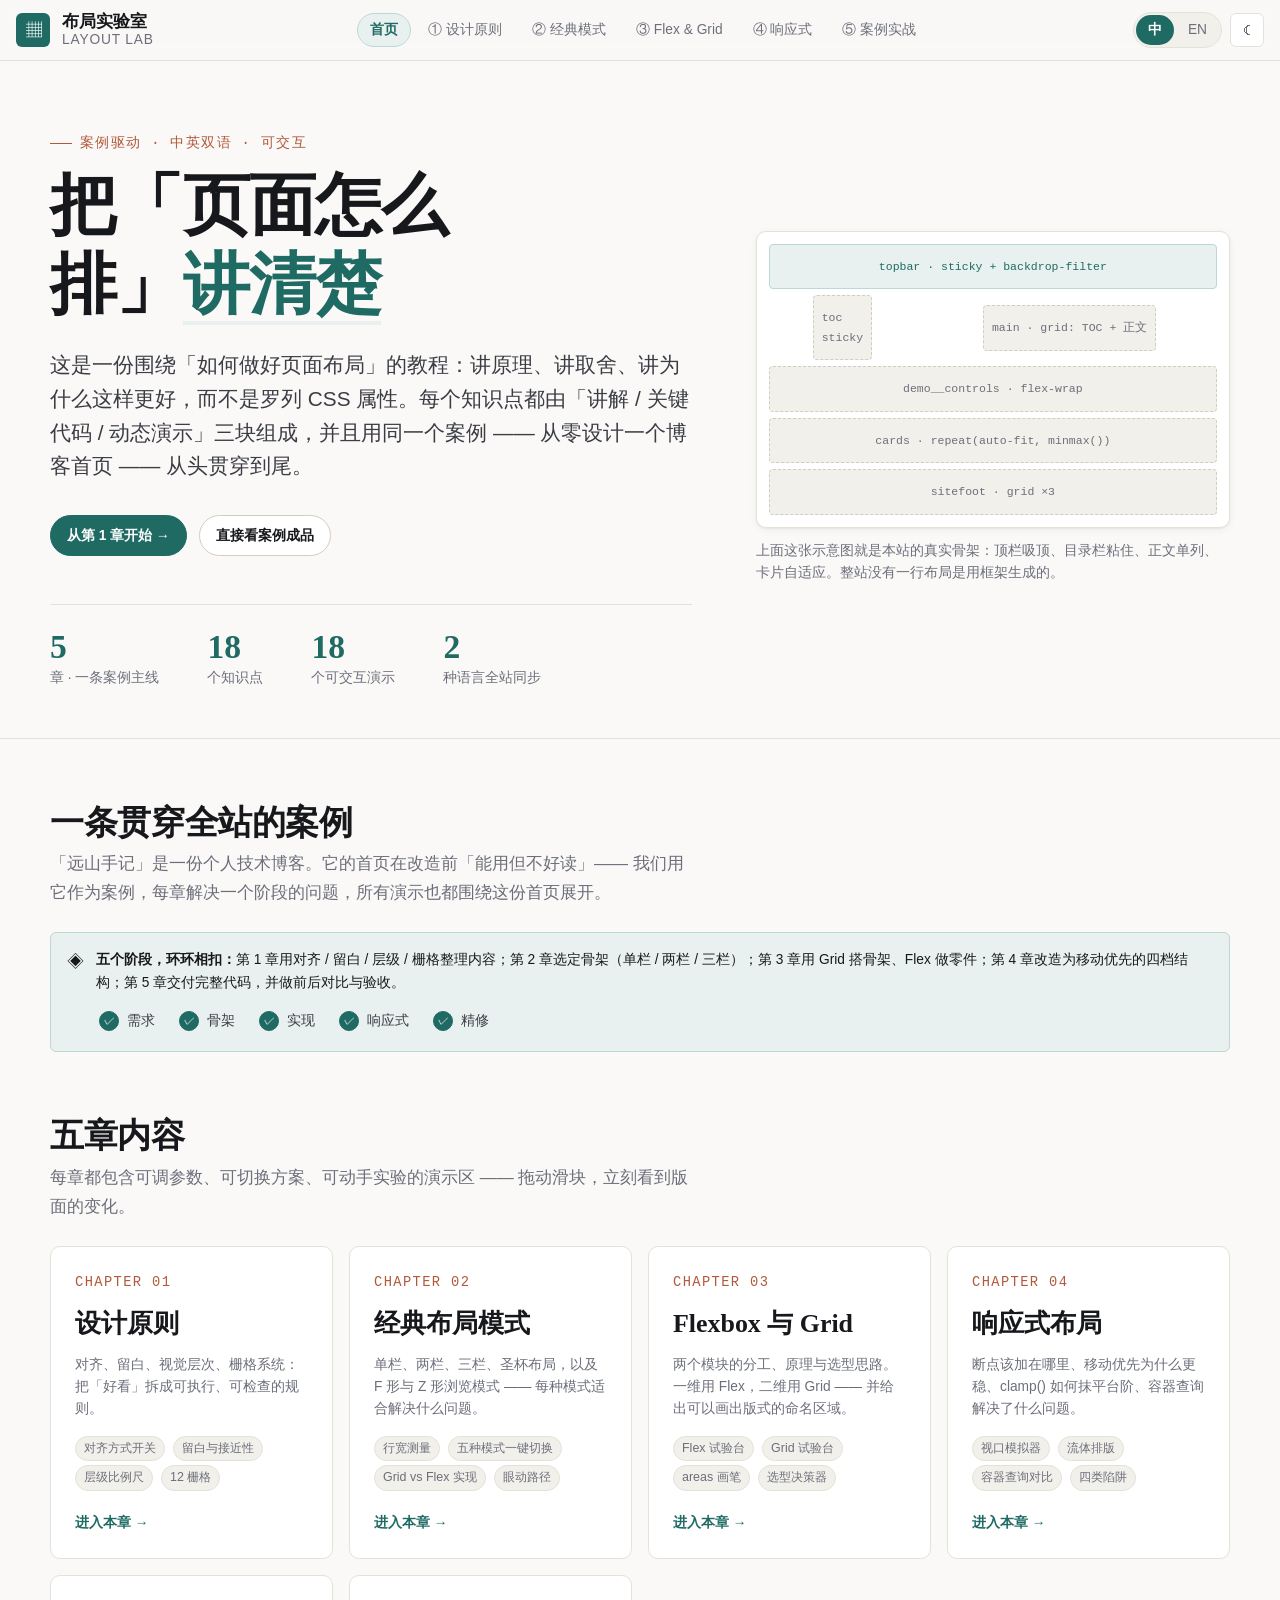
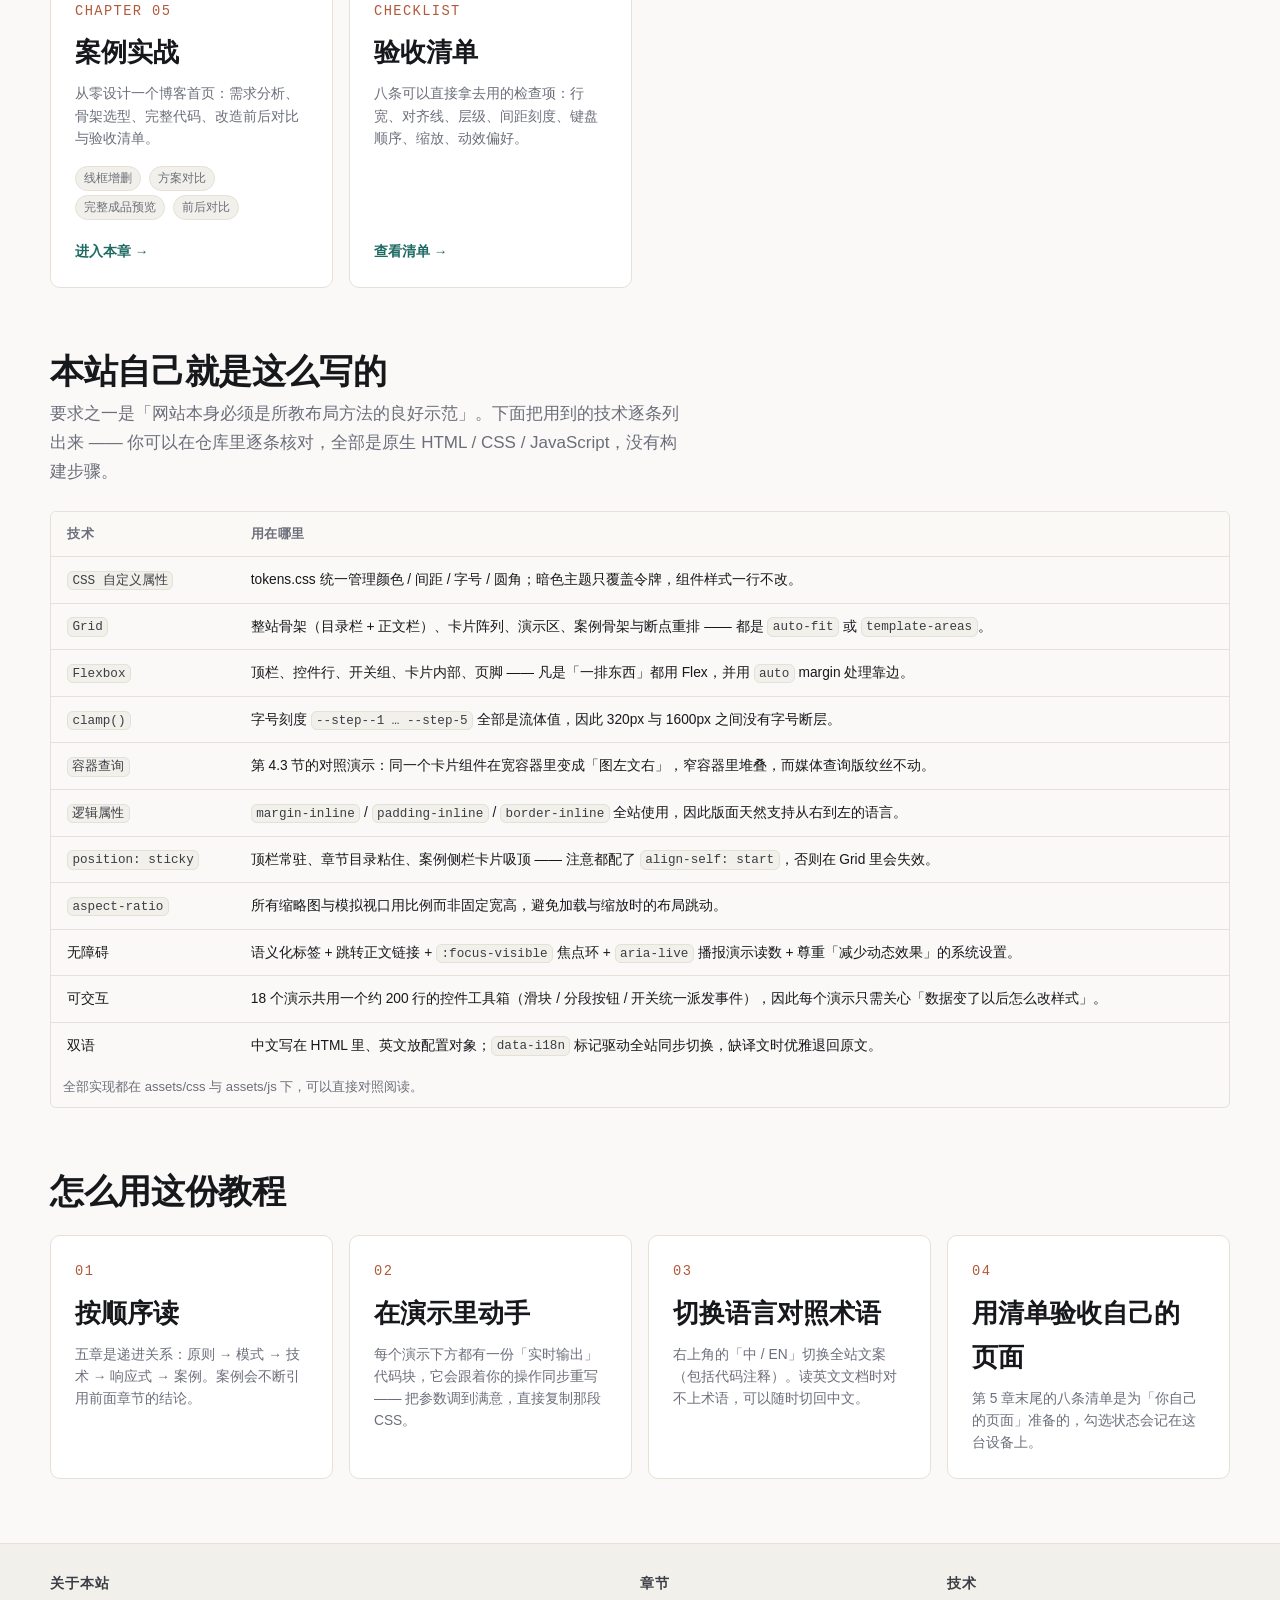
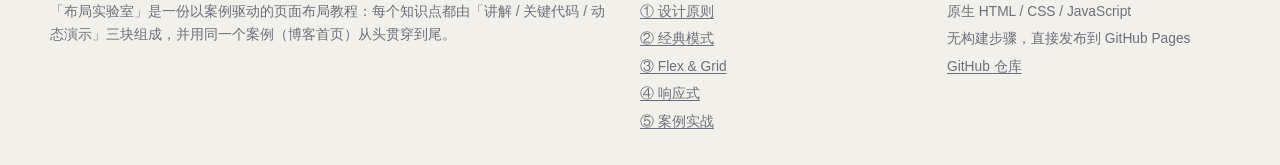
==== index.html @ 3ed10fed "布局实验室：案例驱动的页面布局教学网站（18 知识点 / 18 可交互演示 / 中英双语） - 5 章内容：设计原则、经典布局模式、Flexbox 与 Grid、响应式布局、案例实战 - 每个知识点含" ====
<!DOCTYPE html>
<html lang="zh-CN" data-lang="zh" data-theme="light">
<head>
<meta charset="UTF-8">
<meta name="viewport" content="width=device-width, initial-scale=1">
<title data-i18n="index.title">布局实验室 · 页面布局教学｜Layout Lab</title>
<meta name="description" content="以案例驱动的页面布局教程：对齐、留白、层级、栅格、经典布局模式、Flexbox 与 Grid、响应式。每个知识点都有可交互演示，中英双语。" data-i18n-attr="content:index.desc">
<link rel="stylesheet" href="assets/css/tokens.css">
<link rel="stylesheet" href="assets/css/base.css">
<link rel="stylesheet" href="assets/css/site.css">
<link rel="stylesheet" href="assets/css/demos.css">
</head>
<body>
<a class="skip-link" href="#main" data-i18n="nav.skip">跳到正文</a>

<header class="topbar">
  <div class="topbar__inner wrap">
    <a class="brand" href="index.html">
      <span class="brand__mark" aria-hidden="true">▦</span>
      <span class="brand__text">
        <span class="brand__name" data-i18n="site.brand">布局实验室</span>
        <span class="brand__sub">Layout Lab</span>
      </span>
    </a>
    <nav class="topnav" aria-label="章节导航" data-i18n-attr="aria-label:nav.label">
      <a class="topnav__link" href="index.html" aria-current="page" data-i18n="nav.home">首页</a>
      <a class="topnav__link" href="chapters/principles.html" data-i18n="nav.ch1">① 设计原则</a>
      <a class="topnav__link" href="chapters/patterns.html" data-i18n="nav.ch2">② 经典模式</a>
      <a class="topnav__link" href="chapters/flexgrid.html" data-i18n="nav.ch3">③ Flex &amp; Grid</a>
      <a class="topnav__link" href="chapters/responsive.html" data-i18n="nav.ch4">④ 响应式</a>
      <a class="topnav__link" href="chapters/case.html" data-i18n="nav.ch5">⑤ 案例实战</a>
    </nav>
    <div class="topbar__tools">
      <div class="seg seg--lang" data-lang-switch data-name="lang" role="group" aria-label="Language">
        <button class="seg__btn is-active" type="button" data-value="zh">中</button>
        <button class="seg__btn" type="button" data-value="en">EN</button>
      </div>
      <button class="iconbtn" type="button" data-theme-toggle aria-label="切换主题">☾</button>
    </div>
  </div>
  <div class="progress"><div class="progress__bar"></div></div>
</header>

<main id="main">

  <!-- ================================================================
       Hero
       ================================================================ -->
  <section class="hero">
    <div class="wrap hero__grid">
      <div>
        <p class="eyebrow" data-i18n="index.eyebrow">案例驱动 · 中英双语 · 可交互</p>
        <h1 class="hero__title" data-i18n-html="index.h1">把「页面怎么排」<em>讲清楚</em></h1>
        <p class="hero__lead" data-i18n="index.lead">这是一份围绕「如何做好页面布局」的教程：讲原理、讲取舍、讲为什么这样更好，而不是罗列 CSS 属性。每个知识点都由「讲解 / 关键代码 / 动态演示」三块组成，并且用同一个案例 —— 从零设计一个博客首页 —— 从头贯穿到尾。</p>
        <div class="hero__cta">
          <a class="btn btn--primary" href="chapters/principles.html" data-i18n="index.cta1">从第 1 章开始 →</a>
          <a class="btn" href="chapters/case.html" data-i18n="index.cta2">直接看案例成品</a>
        </div>
        <div class="hero__stats">
          <div>
            <p class="stat__num">5</p>
            <p class="stat__label" data-i18n="index.s1">章 · 一条案例主线</p>
          </div>
          <div>
            <p class="stat__num">18</p>
            <p class="stat__label" data-i18n="index.s2">个知识点</p>
          </div>
          <div>
            <p class="stat__num">18</p>
            <p class="stat__label" data-i18n="index.s3">个可交互演示</p>
          </div>
          <div>
            <p class="stat__num">2</p>
            <p class="stat__label" data-i18n="index.s4">种语言全站同步</p>
          </div>
        </div>
      </div>

      <div>
        <div class="blueprint" aria-hidden="true">
          <div class="bp-accent">topbar · sticky + backdrop-filter</div>
          <div class="bp-row">
            <div>toc<br>sticky</div>
            <div>main · grid: TOC + 正文</div>
          </div>
          <div>demo__controls · flex-wrap</div>
          <div>cards · repeat(auto-fit, minmax())</div>
          <div>sitefoot · grid ×3</div>
        </div>
        <p class="demo__note" style="margin-top:.75rem" data-i18n="index.blueprintNote">上面这张示意图就是本站的真实骨架：顶栏吸顶、目录栏粘住、正文单列、卡片自适应。整站没有一行布局是用框架生成的。</p>
      </div>
    </div>
  </section>

  <div class="wrap">

    <!-- ================================================================
         案例主线
         ================================================================ -->
    <section class="section" id="case">
      <div class="section__head">
        <h2 class="section__title" data-i18n="index.caseTitle">一条贯穿全站的案例</h2>
        <p class="section__desc" data-i18n="index.caseDesc">「远山手记」是一份个人技术博客。它的首页在改造前「能用但不好读」—— 我们用它作为案例，每章解决一个阶段的问题，所有演示也都围绕这份首页展开。</p>
      </div>

      <div class="callout callout--case">
        <span class="callout__icon" aria-hidden="true">◈</span>
        <div>
          <p data-i18n-html="index.caseBody"><strong>五个阶段，环环相扣：</strong>第 1 章用对齐 / 留白 / 层级 / 栅格整理内容；第 2 章选定骨架（单栏 / 两栏 / 三栏）；第 3 章用 Grid 搭骨架、Flex 做零件；第 4 章改造为移动优先的四档结构；第 5 章交付完整代码，并做前后对比与验收。</p>
          <ol class="stepper">
            <li class="is-done" data-i18n="case.step1">需求</li>
            <li class="is-done" data-i18n="case.step2">骨架</li>
            <li class="is-done" data-i18n="case.step3">实现</li>
            <li class="is-done" data-i18n="case.step4">响应式</li>
            <li class="is-done" data-i18n="case.step5">精修</li>
          </ol>
        </div>
      </div>
    </section>

    <!-- ================================================================
         章节
         ================================================================ -->
    <section class="section" id="chapters">
      <div class="section__head">
        <h2 class="section__title" data-i18n="index.chapters">五章内容</h2>
        <p class="section__desc" data-i18n="index.chaptersDesc">每章都包含可调参数、可切换方案、可动手实验的演示区 —— 拖动滑块，立刻看到版面的变化。</p>
      </div>

      <div class="cards">
        <a class="card" href="chapters/principles.html">
          <span class="card__num">CHAPTER 01</span>
          <span class="card__title" data-i18n="index.c1t">设计原则</span>
          <span class="card__desc" data-i18n="index.c1d">对齐、留白、视觉层次、栅格系统：把「好看」拆成可执行、可检查的规则。</span>
          <span class="card__list">
            <span class="pill" data-i18n="index.t1">对齐方式开关</span>
            <span class="pill" data-i18n="index.t2">留白与接近性</span>
            <span class="pill" data-i18n="index.t3">层级比例尺</span>
            <span class="pill" data-i18n="index.t4">12 栅格</span>
          </span>
          <span class="card__more" data-i18n="index.enter">进入本章 →</span>
        </a>

        <a class="card" href="chapters/patterns.html">
          <span class="card__num">CHAPTER 02</span>
          <span class="card__title" data-i18n="index.c2t">经典布局模式</span>
          <span class="card__desc" data-i18n="index.c2d">单栏、两栏、三栏、圣杯布局，以及 F 形与 Z 形浏览模式 —— 每种模式适合解决什么问题。</span>
          <span class="card__list">
            <span class="pill" data-i18n="index.t5">行宽测量</span>
            <span class="pill" data-i18n="index.t6">五种模式一键切换</span>
            <span class="pill" data-i18n="index.t7">Grid vs Flex 实现</span>
            <span class="pill" data-i18n="index.t8">眼动路径</span>
          </span>
          <span class="card__more" data-i18n="index.enter">进入本章 →</span>
        </a>

        <a class="card" href="chapters/flexgrid.html">
          <span class="card__num">CHAPTER 03</span>
          <span class="card__title" data-i18n="index.c3t">Flexbox 与 Grid</span>
          <span class="card__desc" data-i18n="index.c3d">两个模块的分工、原理与选型思路。一维用 Flex，二维用 Grid —— 并给出可以画出版式的命名区域。</span>
          <span class="card__list">
            <span class="pill" data-i18n="index.t9">Flex 试验台</span>
            <span class="pill" data-i18n="index.t10">Grid 试验台</span>
            <span class="pill" data-i18n="index.t11">areas 画笔</span>
            <span class="pill" data-i18n="index.t12">选型决策器</span>
          </span>
          <span class="card__more" data-i18n="index.enter">进入本章 →</span>
        </a>

        <a class="card" href="chapters/responsive.html">
          <span class="card__num">CHAPTER 04</span>
          <span class="card__title" data-i18n="index.c4t">响应式布局</span>
          <span class="card__desc" data-i18n="index.c4d">断点该加在哪里、移动优先为什么更稳、clamp() 如何抹平台阶、容器查询解决了什么问题。</span>
          <span class="card__list">
            <span class="pill" data-i18n="index.t13">视口模拟器</span>
            <span class="pill" data-i18n="index.t14">流体排版</span>
            <span class="pill" data-i18n="index.t15">容器查询对比</span>
            <span class="pill" data-i18n="index.t16">四类陷阱</span>
          </span>
          <span class="card__more" data-i18n="index.enter">进入本章 →</span>
        </a>

        <a class="card" href="chapters/case.html">
          <span class="card__num">CHAPTER 05</span>
          <span class="card__title" data-i18n="index.c5t">案例实战</span>
          <span class="card__desc" data-i18n="index.c5d">从零设计一个博客首页：需求分析、骨架选型、完整代码、改造前后对比与验收清单。</span>
          <span class="card__list">
            <span class="pill" data-i18n="index.t17">线框增删</span>
            <span class="pill" data-i18n="index.t18">方案对比</span>
            <span class="pill" data-i18n="index.t19">完整成品预览</span>
            <span class="pill" data-i18n="index.t20">前后对比</span>
          </span>
          <span class="card__more" data-i18n="index.enter">进入本章 →</span>
        </a>

        <a class="card" href="chapters/case.html#p-refine">
          <span class="card__num">CHECKLIST</span>
          <span class="card__title" data-i18n="index.check">验收清单</span>
          <span class="card__desc" data-i18n="index.checkD">八条可以直接拿去用的检查项：行宽、对齐线、层级、间距刻度、键盘顺序、缩放、动效偏好。</span>
          <span class="card__more" data-i18n="index.enter">查看清单 →</span>
        </a>
      </div>
    </section>

    <!-- ================================================================
         本站如何示范
         ================================================================ -->
    <section class="section" id="how">
      <div class="section__head">
        <h2 class="section__title" data-i18n="index.howTitle">本站自己就是这么写的</h2>
        <p class="section__desc" data-i18n="index.howDesc">要求之一是「网站本身必须是所教布局方法的良好示范」。下面把用到的技术逐条列出来 —— 你可以在仓库里逐条核对，全部是原生 HTML / CSS / JavaScript，没有构建步骤。</p>
      </div>

      <div class="tablewrap">
        <table class="data">
          <caption data-i18n="index.howCaption">全部实现都在 assets/css 与 assets/js 下，可以直接对照阅读。</caption>
          <thead>
            <tr>
              <th data-i18n="index.howTh1">技术</th>
              <th data-i18n="index.howTh2">用在哪里</th>
            </tr>
          </thead>
          <tbody>
            <tr>
              <td><code>CSS 自定义属性</code></td>
              <td data-i18n="index.how1">tokens.css 统一管理颜色 / 间距 / 字号 / 圆角；暗色主题只覆盖令牌，组件样式一行不改。</td>
            </tr>
            <tr>
              <td><code>Grid</code></td>
              <td data-i18n="index.how2">整站骨架（目录栏 + 正文栏）、卡片阵列、演示区、案例骨架与断点重排 —— 都是 <code>auto-fit</code> 或 <code>template-areas</code>。</td>
            </tr>
            <tr>
              <td><code>Flexbox</code></td>
              <td data-i18n="index.how3">顶栏、控件行、开关组、卡片内部、页脚 —— 凡是「一排东西」都用 Flex，并用 <code>auto</code> margin 处理靠边。</td>
            </tr>
            <tr>
              <td><code>clamp()</code></td>
              <td data-i18n="index.how4">字号刻度 <code>--step--1 … --step-5</code> 全部是流体值，因此 320px 与 1600px 之间没有字号断层。</td>
            </tr>
            <tr>
              <td><code>容器查询</code></td>
              <td data-i18n="index.how5">第 4.3 节的对照演示：同一个卡片组件在宽容器里变成「图左文右」，窄容器里堆叠，而媒体查询版纹丝不动。</td>
            </tr>
            <tr>
              <td><code>逻辑属性</code></td>
              <td data-i18n="index.how6"><code>margin-inline</code> / <code>padding-inline</code> / <code>border-inline</code> 全站使用，因此版面天然支持从右到左的语言。</td>
            </tr>
            <tr>
              <td><code>position: sticky</code></td>
              <td data-i18n="index.how7">顶栏常驻、章节目录粘住、案例侧栏卡片吸顶 —— 注意都配了 <code>align-self: start</code>，否则在 Grid 里会失效。</td>
            </tr>
            <tr>
              <td><code>aspect-ratio</code></td>
              <td data-i18n="index.how8">所有缩略图与模拟视口用比例而非固定宽高，避免加载与缩放时的布局跳动。</td>
            </tr>
            <tr>
              <td data-i18n="index.how9k">无障碍</td>
              <td data-i18n="index.how9">语义化标签 + 跳转正文链接 + <code>:focus-visible</code> 焦点环 + <code>aria-live</code> 播报演示读数 + 尊重「减少动态效果」的系统设置。</td>
            </tr>
            <tr>
              <td data-i18n="index.how10k">可交互</td>
              <td data-i18n="index.how10">18 个演示共用一个约 200 行的控件工具箱（滑块 / 分段按钮 / 开关统一派发事件），因此每个演示只需关心「数据变了以后怎么改样式」。</td>
            </tr>
            <tr>
              <td data-i18n="index.how11k">双语</td>
              <td data-i18n="index.how11">中文写在 HTML 里、英文放配置对象；<code>data-i18n</code> 标记驱动全站同步切换，缺译文时优雅退回原文。</td>
            </tr>
          </tbody>
        </table>
      </div>
    </section>

    <!-- ================================================================
         如何使用
         ================================================================ -->
    <section class="section" id="use">
      <div class="section__head">
        <h2 class="section__title" data-i18n="index.useTitle">怎么用这份教程</h2>
      </div>
      <div class="cards">
        <div class="card">
          <span class="card__num">01</span>
          <span class="card__title" data-i18n="index.use1t">按顺序读</span>
          <span class="card__desc" data-i18n="index.use1d">五章是递进关系：原则 → 模式 → 技术 → 响应式 → 案例。案例会不断引用前面章节的结论。</span>
        </div>
        <div class="card">
          <span class="card__num">02</span>
          <span class="card__title" data-i18n="index.use2t">在演示里动手</span>
          <span class="card__desc" data-i18n="index.use2d">每个演示下方都有一份「实时输出」代码块，它会跟着你的操作同步重写 —— 把参数调到满意，直接复制那段 CSS。</span>
        </div>
        <div class="card">
          <span class="card__num">03</span>
          <span class="card__title" data-i18n="index.use3t">切换语言对照术语</span>
          <span class="card__desc" data-i18n="index.use3d">右上角的「中 / EN」切换全站文案（包括代码注释）。读英文文档时对不上术语，可以随时切回中文。</span>
        </div>
        <div class="card">
          <span class="card__num">04</span>
          <span class="card__title" data-i18n="index.use4t">用清单验收自己的页面</span>
          <span class="card__desc" data-i18n="index.use4d">第 5 章末尾的八条清单是为「你自己的页面」准备的，勾选状态会记在这台设备上。</span>
        </div>
      </div>
    </section>

  </div>
</main>

<footer class="sitefoot">
  <div class="wrap sitefoot__grid">
    <div>
      <h4 data-i18n="foot.aboutTitle">关于本站</h4>
      <p data-i18n="foot.about">「布局实验室」是一份以案例驱动的页面布局教程：每个知识点都由「讲解 / 关键代码 / 动态演示」三块组成，并用同一个案例（博客首页）从头贯穿到尾。</p>
    </div>
    <div>
      <h4 data-i18n="foot.chapters">章节</h4>
      <ul>
        <li><a href="chapters/principles.html" data-i18n="nav.ch1">① 设计原则</a></li>
        <li><a href="chapters/patterns.html" data-i18n="nav.ch2">② 经典模式</a></li>
        <li><a href="chapters/flexgrid.html" data-i18n="nav.ch3">③ Flex &amp; Grid</a></li>
        <li><a href="chapters/responsive.html" data-i18n="nav.ch4">④ 响应式</a></li>
        <li><a href="chapters/case.html" data-i18n="nav.ch5">⑤ 案例实战</a></li>
      </ul>
    </div>
    <div>
      <h4 data-i18n="foot.metaTitle">技术</h4>
      <ul>
        <li data-i18n="foot.meta1">原生 HTML / CSS / JavaScript</li>
        <li data-i18n="foot.meta2">无构建步骤，直接发布到 GitHub Pages</li>
        <!-- 发布前请把下面这一行的地址换成你的仓库地址 -->
        <li><a href="https://github.com/" target="_blank" rel="noopener" data-i18n="foot.repo">GitHub 仓库</a></li>
      </ul>
    </div>
  </div>
</footer>

<button class="totop iconbtn" type="button" data-i18n-attr="aria-label:nav.top" aria-label="回到顶部">↑</button>

<script src="assets/js/ui.js"></script>
<script src="assets/js/i18n.js"></script>
<script src="assets/js/site.js"></script>
</body>
</html>
---- assets/css/tokens.css ----
/* ==========================================================================
   tokens.css — 设计令牌 / Design tokens
   --------------------------------------------------------------------------
   教学意图：整站的颜色、间距、字号、圆角、阴影都只在这里定义一次，
   其余样式文件一律通过 var(--token) 引用。
   这正是第 1 章讲的「用系统代替随手取值」——改一个变量，全站同步变化。
   ========================================================================== */

:root {
  color-scheme: light;

  /* ---------- 字体族 / Font stacks ---------- */
  --font-sans: -apple-system, BlinkMacSystemFont, "Segoe UI", "PingFang SC",
    "Hiragino Sans GB", "Microsoft YaHei", "Noto Sans SC", sans-serif;
  --font-serif: "Iowan Old Style", "Palatino Linotype", Palatino, Georgia,
    "Songti SC", "Noto Serif SC", "SimSun", serif;
  --font-mono: ui-monospace, SFMono-Regular, "SF Mono", Menlo, Consolas,
    "Liberation Mono", "Courier New", monospace;

  /* ---------- 颜色 / Colors ---------- */
  --bg: #faf9f7;
  --bg-soft: #f2f0ea;
  --surface: #ffffff;
  --surface-2: #fbf9f6;
  --ink: #17181c;
  --ink-2: #3b3d45;
  --muted: #6c6f7b;
  --line: #e5e1d9;
  --line-2: #d2cdc2;
  --accent: #1f6b64;
  --accent-2: #b1593a;
  --accent-soft: #e8f1ef;
  --accent-line: #bcd8d4;
  --mark: #f8ecc9;
  --ok: #2f7a4f;
  --warn: #9a5f1c;
  --grid-guide: rgba(31, 107, 100, 0.10);
  --grid-guide-strong: rgba(177, 89, 58, 0.55);

  /* ---------- 间距刻度 / Spacing scale ---------- */
  /* 以 4px 为最小步长，逐级放大。单调、成比例，才能产生「节奏」。 */
  --s-1: 0.25rem;
  --s-2: 0.5rem;
  --s-3: 0.75rem;
  --s-4: 1rem;
  --s-5: 1.5rem;
  --s-6: 2rem;
  --s-7: 3rem;
  --s-8: 4rem;
  --s-9: 6rem;

  /* ---------- 流体字号刻度 / Fluid type scale ---------- */
  /* clamp(最小, 首选, 最大)：字号随视口平滑变化，减少断点跳跃。 */
  --step--1: clamp(0.80rem, 0.78rem + 0.10vw, 0.875rem);
  --step-0: clamp(0.98rem, 0.95rem + 0.15vw, 1.0625rem);
  --step-1: clamp(1.12rem, 1.06rem + 0.30vw, 1.30rem);
  --step-2: clamp(1.30rem, 1.18rem + 0.55vw, 1.65rem);
  --step-3: clamp(1.55rem, 1.34rem + 0.95vw, 2.15rem);
  --step-4: clamp(1.90rem, 1.50rem + 1.80vw, 3.00rem);
  --step-5: clamp(2.30rem, 1.60rem + 3.20vw, 4.20rem);

  --leading-tight: 1.18;
  --leading-snug: 1.4;
  --leading-normal: 1.7;

  /* ---------- 形状 / Shape ---------- */
  --radius-sm: 6px;
  --radius: 10px;
  --radius-lg: 18px;
  --radius-pill: 999px;

  --shadow-1: 0 1px 2px rgba(20, 20, 30, 0.05), 0 2px 8px rgba(20, 20, 30, 0.05);
  --shadow-2: 0 10px 30px rgba(20, 20, 30, 0.10);
  --shadow-inset: inset 0 1px 0 rgba(255, 255, 255, 0.6);

  /* ---------- 版式度量 / Layout metrics ---------- */
  --header-h: 60px;          /* 顶栏高度，供 sticky 定位计算 */
  --content: 1180px;         /* 站点内容区最大宽度 */
  --measure: 68ch;           /* 正文行宽上限：约 68 个字符，落在 45–75 的可读区间 */
  --toc-w: 232px;            /* 章节目录栏宽度 */

  /* ---------- 动效 / Motion ---------- */
  --t-fast: 140ms;
  --t-base: 240ms;
  --ease: cubic-bezier(0.2, 0.7, 0.3, 1);
}

/* ==========================================================================
   暗色主题 / Dark theme
   只覆盖语义变量，不改任何一条组件样式 —— 换肤的成本因此接近为零。
   ========================================================================== */
[data-theme="dark"] {
  color-scheme: dark;

  --bg: #14151a;
  --bg-soft: #1b1d23;
  --surface: #1c1e25;
  --surface-2: #22242c;
  --ink: #eceef2;
  --ink-2: #c7cad3;
  --muted: #969aa6;
  --line: #2c2f38;
  --line-2: #3a3e49;
  --accent: #6cc6bb;
  --accent-2: #e08a63;
  --accent-soft: #1d2c2b;
  --accent-line: #2f4a48;
  --mark: #4a3f1c;
  --ok: #6cc48f;
  --warn: #d9a45f;
  --grid-guide: rgba(108, 198, 187, 0.14);
  --grid-guide-strong: rgba(224, 138, 99, 0.6);

  --shadow-1: 0 1px 2px rgba(0, 0, 0, 0.4), 0 2px 8px rgba(0, 0, 0, 0.35);
  --shadow-2: 0 10px 30px rgba(0, 0, 0, 0.5);
  --shadow-inset: inset 0 1px 0 rgba(255, 255, 255, 0.04);
}
---- assets/css/base.css ----
/* ==========================================================================
   base.css — 基础重置与排版基线 / Reset + typographic baseline
   ========================================================================== */

*,
*::before,
*::after {
  box-sizing: border-box; /* 让 padding/border 不撑破宽度，是所有布局计算的前提 */
}

* {
  margin: 0;
}

html {
  -webkit-text-size-adjust: 100%;
  scroll-behavior: smooth;
  /* 锚点跳转时给 sticky 顶栏留出空间，避免标题被顶栏盖住 */
  scroll-padding-top: calc(var(--header-h) + var(--s-5));
}

body {
  min-height: 100vh;
  background: var(--bg);
  color: var(--ink);
  font-family: var(--font-sans);
  font-size: var(--step-0);
  line-height: var(--leading-normal);
  -webkit-font-smoothing: antialiased;
  text-rendering: optimizeLegibility;
  /* 防止演示区里超宽的内容把整页顶出横向滚动条 */
  overflow-x: hidden;
}

img,
svg,
video,
iframe {
  display: block;
  max-width: 100%;
}

button,
input,
select,
textarea {
  font: inherit;
  color: inherit;
}

button {
  cursor: pointer;
  background: none;
  border: none;
}

a {
  color: var(--accent);
  text-decoration-thickness: 1px;
  text-underline-offset: 0.18em;
}

a:hover {
  text-decoration-thickness: 2px;
}

code,
kbd,
pre,
samp {
  font-family: var(--font-mono);
  font-size: 0.92em;
}

/* 键盘可达性：只在键盘聚焦时显示焦点环，鼠标点击不显示 */
:focus-visible {
  outline: 2px solid var(--accent);
  outline-offset: 2px;
  border-radius: 3px;
}

::selection {
  background: var(--mark);
  color: var(--ink);
}

/* ---------- 标题层级 / Headings ---------- */
h1,
h2,
h3,
h4,
h5 {
  font-weight: 650;
  line-height: var(--leading-tight);
  text-wrap: balance; /* 标题自动均衡断行，避免末行孤字 */
  letter-spacing: -0.011em;
}

h1 { font-size: var(--step-5); }
h2 { font-size: var(--step-3); }
h3 { font-size: var(--step-2); }
h4 { font-size: var(--step-1); }

p,
li {
  text-wrap: pretty; /* 正文避免孤字与难看的断行 */
}

/* ==========================================================================
   行内元素 / Inline elements
   ========================================================================== */
mark {
  background: var(--mark);
  color: inherit;
  padding: 0.05em 0.25em;
  border-radius: 3px;
}

/* 术语首次出现：加下划线点标记 */
.term {
  font-weight: 600;
  border-bottom: 1px dashed var(--line-2);
}

/* 行内代码：与周围文字形成温和对比，但不过度抢眼 */
:not(pre) > code {
  background: var(--bg-soft);
  border: 1px solid var(--line);
  border-radius: var(--radius-sm);
  padding: 0.1em 0.35em;
  color: var(--ink-2);
  white-space: nowrap;
}

kbd {
  background: var(--surface);
  border: 1px solid var(--line-2);
  border-bottom-width: 2px;
  border-radius: var(--radius-sm);
  padding: 0.1em 0.4em;
}

/* ==========================================================================
   通用工具类 / Utilities
   ========================================================================== */
.wrap {
  /* 左右至少 1rem 内边距，同时不超过内容最大宽度 —— 一行代码搞定容器 */
  width: min(100% - 2 * var(--s-4), var(--content));
  margin-inline: auto;
}

.wrap--narrow {
  width: min(100% - 2 * var(--s-4), 900px);
}

.visually-hidden {
  position: absolute;
  width: 1px;
  height: 1px;
  padding: 0;
  overflow: hidden;
  clip-path: inset(50%);
  white-space: nowrap;
}

.skip-link {
  position: absolute;
  top: var(--s-2);
  left: var(--s-2);
  z-index: 100;
  padding: var(--s-2) var(--s-4);
  background: var(--surface);
  border: 1px solid var(--line-2);
  border-radius: var(--radius-sm);
  transform: translateY(-200%);
  transition: transform var(--t-fast) var(--ease);
}

.skip-link:focus {
  transform: translateY(0);
}

/* 尊重系统的「减少动态效果」设置 —— 无障碍是布局质量的一部分 */
@media (prefers-reduced-motion: reduce) {
  html {
    scroll-behavior: auto;
  }
  *,
  *::before,
  *::after {
    animation-duration: 0.001ms !important;
    animation-iteration-count: 1 !important;
    transition-duration: 0.001ms !important;
  }
}
---- assets/css/site.css ----
/* ==========================================================================
   site.css — 站点骨架与组件 / Site shell & components
   --------------------------------------------------------------------------
   本文件演示三种布局技术各自的主场：
   · Grid  → 整站骨架（顶栏 / 目录栏 / 正文栏）、卡片阵列
   · Flex  → 组件内部的一维排布（顶栏、按钮组、控件行）
   · 流式与容器查询 → 不同宽度下的自适应
   ========================================================================== */

/* ==========================================================================
   1. 顶栏 / Top bar
   —— 用 Flex 做主次分组，用 Grid 让中间导航真正居中
   ========================================================================== */
.topbar {
  position: sticky; /* 关键：滚动时始终可用 */
  top: 0;
  z-index: 40;
  background: color-mix(in srgb, var(--bg) 86%, transparent);
  backdrop-filter: blur(10px) saturate(1.4);
  border-bottom: 1px solid var(--line);
}

.topbar__inner {
  display: flex;
  align-items: center;
  gap: var(--s-4);
  min-height: var(--header-h);
  /* 顶栏内容比正文略宽，避免宽屏下导航被挤成两行 */
  width: min(100% - 2 * var(--s-4), 1400px);
}

.brand {
  display: flex;
  align-items: center;
  gap: var(--s-3);
  color: var(--ink);
  text-decoration: none;
  flex: 0 0 auto;
}

.brand__mark {
  display: grid;
  place-items: center;
  width: 34px;
  height: 34px;
  border-radius: var(--radius-sm);
  background: var(--accent);
  color: #fff;
  font-size: 1rem;
  letter-spacing: -1px;
}

.brand__text {
  display: flex;
  flex-direction: column;
  line-height: 1.15;
}

.brand__name {
  font-weight: 650;
  font-size: var(--step-0);
  white-space: nowrap;
}

.brand__sub {
  font-size: var(--step--1);
  color: var(--muted);
  letter-spacing: 0.06em;
  text-transform: uppercase;
}

.topnav {
  display: flex;
  align-items: center;
  gap: var(--s-1);
  margin-inline: auto; /* Flex 里让导航块吸收剩余空间 → 视觉居中 */
  overflow-x: auto;
  scrollbar-width: none;
  padding-block: var(--s-2);
}

.topnav::-webkit-scrollbar {
  display: none;
}

.topnav__link {
  flex: 0 0 auto;
  padding: var(--s-1) var(--s-3);
  border-radius: var(--radius-pill);
  color: var(--muted);
  font-size: var(--step--1);
  white-space: nowrap;
  text-decoration: none;
  border: 1px solid transparent;
  transition: color var(--t-fast) var(--ease), background var(--t-fast) var(--ease);
}

.topnav__link:hover {
  color: var(--ink);
  background: var(--bg-soft);
}

.topnav__link[aria-current="page"] {
  color: var(--accent);
  background: var(--accent-soft);
  border-color: var(--accent-line);
  font-weight: 600;
}

.topbar__tools {
  display: flex;
  align-items: center;
  gap: var(--s-2);
  flex: 0 0 auto;
}

/* 阅读进度条：纯装饰，但让「读到哪儿了」一目了然 */
.progress {
  position: absolute;
  inset-inline: 0;
  bottom: -1px;
  height: 2px;
  background: transparent;
}

.progress__bar {
  height: 100%;
  width: 0;
  background: linear-gradient(90deg, var(--accent), var(--accent-2));
  transition: width 80ms linear;
}

/* ==========================================================================
   2. 页面骨架 / Page shell
   —— 桌面：目录 + 正文双栏（Grid）；窄屏：单栏堆叠
   ========================================================================== */
.shell {
  display: grid;
  grid-template-columns: minmax(0, 1fr);
  gap: var(--s-6);
  padding-block: var(--s-6) var(--s-8);
}

@media (min-width: 1040px) {
  .shell {
    grid-template-columns: var(--toc-w) minmax(0, 1fr);
    gap: var(--s-8);
  }

  .toc {
    position: sticky;   /* 目录常驻 */
    top: calc(var(--header-h) + var(--s-5));
    align-self: start;  /* 关键：Grid 项目默认 stretch 会撑满整列，sticky 将失效 */
    max-height: calc(100dvh - var(--header-h) - var(--s-7));
    overflow-y: auto;
  }
}

.toc__title {
  font-size: var(--step--1);
  text-transform: uppercase;
  letter-spacing: 0.1em;
  color: var(--muted);
  margin-bottom: var(--s-3);
}

.toc__list {
  list-style: none;
  padding: 0;
  display: flex;
  flex-direction: column;
  gap: 2px;
  border-left: 2px solid var(--line);
}

.toc__link {
  display: flex;
  gap: var(--s-2);
  padding: var(--s-1) var(--s-3);
  margin-left: -2px;
  border-left: 2px solid transparent;
  color: var(--muted);
  font-size: var(--step--1);
  line-height: 1.45;
  text-decoration: none;
  transition: color var(--t-fast) var(--ease), border-color var(--t-fast) var(--ease);
}

.toc__link:hover {
  color: var(--ink);
}

.toc__link.is-active {
  color: var(--accent);
  border-left-color: var(--accent);
  font-weight: 600;
}

.toc__num {
  color: var(--muted);
  font-family: var(--font-mono);
  font-size: 0.9em;
  opacity: 0.8;
}

.toc--mobile {
  border: 1px solid var(--line);
  border-radius: var(--radius);
  padding: var(--s-3) var(--s-4);
  background: var(--surface);
}

.toc--mobile summary {
  cursor: pointer;
  font-weight: 600;
  color: var(--accent);
}

@media (min-width: 1040px) {
  .toc--mobile { display: none; }
}

@media (max-width: 1039px) {
  .toc--desktop { display: none; }
}

/* ==========================================================================
   3. 章节头部 / Document header
   ========================================================================== */
.doc {
  min-width: 0; /* 防止 Grid 子项被长代码撑破 */
}

.doc__head {
  padding-bottom: var(--s-6);
  border-bottom: 1px solid var(--line);
  margin-bottom: var(--s-7);
}

.eyebrow {
  display: inline-flex;
  align-items: center;
  gap: var(--s-2);
  font-family: var(--font-mono);
  font-size: var(--step--1);
  letter-spacing: 0.1em;
  text-transform: uppercase;
  color: var(--accent-2);
  margin-bottom: var(--s-3);
}

.eyebrow::before {
  content: "";
  width: 22px;
  height: 1px;
  background: currentColor;
}

.doc__title {
  font-family: var(--font-serif);
  font-weight: 600;
  font-size: var(--step-4);
  margin-bottom: var(--s-4);
}

.doc__lead {
  max-width: var(--measure);
  color: var(--ink-2);
  font-size: var(--step-1);
  line-height: 1.6;
}

.doc__meta {
  display: flex;
  flex-wrap: wrap;
  gap: var(--s-2) var(--s-4);
  margin-top: var(--s-4);
  font-size: var(--step--1);
  color: var(--muted);
}

/* ==========================================================================
   4. 知识点 / Knowledge point
   ========================================================================== */
.point {
  scroll-margin-top: calc(var(--header-h) + var(--s-5));
  padding-bottom: var(--s-8);
}

.point__head {
  display: grid;
  grid-template-columns: auto minmax(0, 1fr);
  gap: var(--s-2) var(--s-4);
  align-items: baseline;
  margin-bottom: var(--s-4);
}

.point__num {
  font-family: var(--font-mono);
  font-size: var(--step-1);
  font-weight: 500;
  color: var(--accent-2);
  grid-row: span 2;
}

.point__title {
  font-family: var(--font-serif);
  font-size: var(--step-3);
  font-weight: 600;
}

.point__sub {
  grid-column: 2;
  color: var(--muted);
  font-size: var(--step-0);
  max-width: var(--measure);
}

/* 三个板块通用外壳：左侧色条 + 小标签，形成可预期的阅读节奏 */
.block {
  position: relative;
  margin-bottom: var(--s-5);
  padding: var(--s-5) var(--s-5) var(--s-5) var(--s-6);
  background: var(--surface);
  border: 1px solid var(--line);
  border-radius: var(--radius);
  border-left: 3px solid var(--line-2);
}

.block__label {
  display: inline-flex;
  align-items: center;
  gap: var(--s-2);
  font-size: var(--step--1);
  font-weight: 650;
  letter-spacing: 0.06em;
  text-transform: uppercase;
  color: var(--muted);
  margin-bottom: var(--s-4);
}

.block__label::before {
  font-size: 1.1em;
  line-height: 1;
}

.block--theory { border-left-color: var(--accent); }
.block--theory .block__label { color: var(--accent); }
.block--theory .block__label::before { content: "◆"; }

.block--code { border-left-color: var(--accent-2); }
.block--code .block__label { color: var(--accent-2); }
.block--code .block__label::before { content: "⌘"; }

.block--demo {
  border-left-color: #b9892f;
  background: linear-gradient(180deg, var(--surface-2), var(--surface) 240px);
}
.block--demo .block__label { color: #9a6f18; }
[data-theme="dark"] .block--demo .block__label { color: #d9b061; }
.block--demo .block__label::before { content: "▶"; }

/* 演示块内的提示条 */
.block--demo .block__label::after {
  content: "拖动滑块 / 点击按钮";
  font-weight: 400;
  letter-spacing: 0;
  text-transform: none;
  color: var(--muted);
  margin-left: var(--s-2);
  opacity: 0.75;
}

[data-lang="en"] .block--demo .block__label::after {
  content: "drag the sliders / click the buttons";
}

/* ==========================================================================
   5. 正文排版 / Prose
   ========================================================================== */
.prose {
  max-width: var(--measure);
  display: flex;
  flex-direction: column;
  gap: var(--s-4);
}

.prose > h4 {
  font-size: var(--step-1);
  margin-top: var(--s-2);
}

.prose > h4:first-child {
  margin-top: 0;
}

.prose ul,
.prose ol {
  display: flex;
  flex-direction: column;
  gap: var(--s-2);
  padding-left: 1.25em;
}

.prose li::marker {
  color: var(--accent);
}

.prose strong {
  font-weight: 650;
  color: var(--ink);
}

.prose ul ul {
  margin-top: var(--s-2);
}

/* 要点清单：用于「设计权衡」这类对照内容 */
.tradeoff {
  display: grid;
  gap: var(--s-3);
  margin: 0;
}

@media (min-width: 700px) {
  .tradeoff {
    grid-template-columns: repeat(auto-fit, minmax(240px, 1fr));
  }
}

.tradeoff > div {
  padding: var(--s-3) var(--s-4);
  background: var(--surface-2);
  border: 1px solid var(--line);
  border-radius: var(--radius-sm);
}

.tradeoff dt {
  font-weight: 650;
  font-size: var(--step--1);
  letter-spacing: 0.04em;
  text-transform: uppercase;
  color: var(--accent-2);
  margin-bottom: var(--s-1);
}

.tradeoff dd {
  margin: 0;
  font-size: var(--step--1);
  color: var(--ink-2);
  line-height: 1.6;
}

/* ---------- 提示框 / Callouts ---------- */
.callout {
  display: flex;
  gap: var(--s-3);
  padding: var(--s-4);
  border-radius: var(--radius-sm);
  border: 1px solid var(--line);
  background: var(--surface-2);
  font-size: var(--step--1);
  line-height: 1.65;
}

.callout__icon {
  flex: 0 0 auto;
  font-size: 1.05rem;
  line-height: 1.5;
}

.callout p + p { margin-top: var(--s-2); }

.callout--case {
  border-color: var(--accent-line);
  background: var(--accent-soft);
}

.callout--tip {
  border-left: 3px solid var(--ok);
}

.callout--warn {
  border-left: 3px solid var(--warn);
  background: color-mix(in srgb, var(--warn) 7%, var(--surface));
}

.callout strong { color: var(--ink); }

/* ---------- 数据表 / Data table ---------- */
.tablewrap {
  overflow-x: auto;
  border: 1px solid var(--line);
  border-radius: var(--radius-sm);
}

table.data {
  width: 100%;
  border-collapse: collapse;
  font-size: var(--step--1);
  min-width: 480px;
}

table.data caption {
  caption-side: bottom;
  padding: var(--s-2) var(--s-3);
  color: var(--muted);
  font-size: 0.95em;
  text-align: left;
}

table.data th,
table.data td {
  padding: var(--s-3) var(--s-4);
  text-align: left;
  vertical-align: top;
  border-bottom: 1px solid var(--line);
  line-height: 1.55;
}

table.data thead th {
  background: var(--surface-2);
  font-size: 0.95em;
  letter-spacing: 0.04em;
  text-transform: uppercase;
  color: var(--muted);
  white-space: nowrap;
}

table.data tbody tr:last-child th,
table.data tbody tr:last-child td {
  border-bottom: none;
}

table.data td.yes { color: var(--ok); font-weight: 600; }
table.data td.no { color: var(--warn); }

/* ==========================================================================
   6. 代码块 / Code block
   —— Flex 工具栏 + 可横向滚动的预格式化内容
   ========================================================================== */
.codeblock {
  margin: 0;
  border: 1px solid var(--line);
  border-radius: var(--radius-sm);
  overflow: hidden;
  background: var(--surface-2);
}

.codeblock + .codeblock {
  margin-top: var(--s-3);
}

.codeblock__bar {
  display: flex;
  align-items: center;
  gap: var(--s-3);
  padding: var(--s-2) var(--s-3);
  background: var(--bg-soft);
  border-bottom: 1px solid var(--line);
  font-size: var(--step--1);
}

.codeblock__title {
  font-weight: 600;
  color: var(--ink-2);
  min-width: 0;
  overflow: hidden;
  text-overflow: ellipsis;
  white-space: nowrap;
}

.codeblock__lang {
  margin-left: auto;
  font-family: var(--font-mono);
  font-size: 0.85em;
  letter-spacing: 0.06em;
  text-transform: uppercase;
  color: var(--muted);
}

.copybtn {
  flex: 0 0 auto;
  padding: 2px var(--s-2);
  border: 1px solid var(--line-2);
  border-radius: var(--radius-sm);
  background: var(--surface);
  color: var(--muted);
  font-size: 0.85em;
  transition: all var(--t-fast) var(--ease);
}

.copybtn:hover {
  color: var(--accent);
  border-color: var(--accent);
}

.copybtn.is-done {
  color: var(--ok);
  border-color: var(--ok);
}

pre.code {
  margin: 0;
  padding: var(--s-4);
  overflow-x: auto;
  background: transparent;
  font-size: 0.83rem;
  line-height: 1.72;
  tab-size: 2;
  color: var(--ink-2);
}

pre.code code {
  font-size: inherit;
  white-space: pre;
}

pre.code--flat {
  border: 1px solid var(--line);
  border-radius: var(--radius-sm);
  background: var(--surface-2);
}

/* 实时输出的代码：轻微高亮边框，提示「这段会跟着你的操作变」 */
pre.code--live {
  border: 1px dashed var(--accent-line);
  border-radius: var(--radius-sm);
  background: var(--accent-soft);
}

/* ---------- 语法着色令牌 / Highlight tokens ---------- */
.tok-cmt { color: var(--muted); font-style: italic; }
.tok-str { color: #8c5a2b; }
.tok-num { color: #a34f77; }
.tok-prop { color: #1f6b64; font-weight: 600; }
.tok-at { color: #8a3fa0; font-weight: 600; }
.tok-fn { color: #2a5db0; }
.tok-sel { color: #9c4221; }
.tok-punc { color: var(--muted); }
.tok-kw { color: #8a3fa0; font-weight: 600; }
.tok-tag { color: #9c4221; font-weight: 600; }
.tok-attr { color: #1f6b64; }
.tok-var { color: #a34f77; }
.tok-bool { color: #8a3fa0; }

[data-theme="dark"] .tok-str { color: #d8a76a; }
[data-theme="dark"] .tok-num { color: #e592bb; }
[data-theme="dark"] .tok-prop { color: #6cc6bb; }
[data-theme="dark"] .tok-at { color: #c9a0e0; }
[data-theme="dark"] .tok-fn { color: #86aef0; }
[data-theme="dark"] .tok-sel { color: #e0a07a; }
[data-theme="dark"] .tok-kw { color: #c9a0e0; }
[data-theme="dark"] .tok-tag { color: #e0a07a; }
[data-theme="dark"] .tok-attr { color: #6cc6bb; }
[data-theme="dark"] .tok-var { color: #e592bb; }
[data-theme="dark"] .tok-bool { color: #c9a0e0; }

/* 代码要点列表：紧跟在代码后，解释「这几行在干什么」 */
.code-notes {
  margin-top: var(--s-3);
  padding-left: 1.25em;
  display: flex;
  flex-direction: column;
  gap: var(--s-1);
  font-size: var(--step--1);
  color: var(--muted);
}

.code-notes li::marker { color: var(--accent-2); }
.code-notes code { color: var(--ink-2); }

/* ==========================================================================
   7. 卡片 / Cards
   ========================================================================== */
.cards {
  display: grid;
  gap: var(--s-4);
  grid-template-columns: repeat(auto-fit, minmax(260px, 1fr));
}

.card {
  display: flex;
  flex-direction: column;
  gap: var(--s-2);
  padding: var(--s-5);
  background: var(--surface);
  border: 1px solid var(--line);
  border-radius: var(--radius);
  color: inherit;
  text-decoration: none;
  transition: transform var(--t-base) var(--ease), border-color var(--t-base) var(--ease),
    box-shadow var(--t-base) var(--ease);
}

a.card:hover {
  transform: translateY(-3px);
  border-color: var(--accent-line);
  box-shadow: var(--shadow-2);
}

.card__num {
  font-family: var(--font-mono);
  font-size: var(--step--1);
  color: var(--accent-2);
  letter-spacing: 0.1em;
}

.card__title {
  font-family: var(--font-serif);
  font-size: var(--step-2);
  font-weight: 600;
}

.card__desc {
  font-size: var(--step--1);
  color: var(--muted);
  line-height: 1.6;
}

.card__list {
  list-style: none;
  padding: 0;
  margin-top: var(--s-2);
  display: flex;
  flex-wrap: wrap;
  gap: var(--s-1) var(--s-2);
}

.pill {
  font-size: 0.78rem;
  padding: 1px var(--s-2);
  border-radius: var(--radius-pill);
  background: var(--bg-soft);
  border: 1px solid var(--line);
  color: var(--muted);
  white-space: nowrap;
}

.card__more {
  margin-top: auto;
  padding-top: var(--s-3);
  font-size: var(--step--1);
  font-weight: 600;
  color: var(--accent);
}

/* ==========================================================================
   8. 按钮 / Buttons
   ========================================================================== */
.btn {
  display: inline-flex;
  align-items: center;
  justify-content: center;
  gap: var(--s-2);
  padding: var(--s-2) var(--s-4);
  border-radius: var(--radius-pill);
  border: 1px solid var(--line-2);
  background: var(--surface);
  color: var(--ink);
  font-size: var(--step--1);
  font-weight: 600;
  text-decoration: none;
  transition: all var(--t-fast) var(--ease);
}

.btn:hover {
  border-color: var(--accent);
  color: var(--accent);
}

.btn--primary {
  background: var(--accent);
  border-color: var(--accent);
  color: #fff;
}

.btn--primary:hover {
  background: color-mix(in srgb, var(--accent) 85%, #000);
  color: #fff;
}

[data-theme="dark"] .btn--primary { color: #10201f; }

.iconbtn {
  display: grid;
  place-items: center;
  width: 34px;
  height: 34px;
  border-radius: var(--radius-sm);
  border: 1px solid var(--line);
  background: var(--surface);
  color: var(--muted);
  font-size: 1rem;
  line-height: 1;
  transition: all var(--t-fast) var(--ease);
}

.iconbtn:hover {
  color: var(--accent);
  border-color: var(--accent-line);
}

/* ==========================================================================
   9. 首页 / Home page
   ========================================================================== */
.hero {
  padding-block: var(--s-8) var(--s-7);
  border-bottom: 1px solid var(--line);
}

.hero__grid {
  display: grid;
  gap: var(--s-6);
  align-items: center;
}

@media (min-width: 900px) {
  .hero__grid {
    grid-template-columns: minmax(0, 1.15fr) minmax(0, 0.85fr);
    gap: var(--s-8);
  }
}

.hero__title {
  font-family: var(--font-serif);
  font-weight: 600;
  font-size: var(--step-5);
  margin-bottom: var(--s-5);
}

.hero__title em {
  font-style: normal;
  color: var(--accent);
  border-bottom: 4px solid var(--accent-soft);
}

.hero__lead {
  max-width: 56ch;
  color: var(--ink-2);
  font-size: var(--step-1);
  line-height: 1.62;
}

.hero__cta {
  display: flex;
  flex-wrap: wrap;
  gap: var(--s-3);
  margin-top: var(--s-6);
}

.hero__stats {
  display: flex;
  flex-wrap: wrap;
  gap: var(--s-5) var(--s-7);
  margin-top: var(--s-7);
  padding-top: var(--s-5);
  border-top: 1px solid var(--line);
}

.stat__num {
  font-family: var(--font-serif);
  font-size: var(--step-3);
  font-weight: 600;
  color: var(--accent);
  line-height: 1.1;
}

.stat__label {
  font-size: var(--step--1);
  color: var(--muted);
}

.section {
  padding-block: var(--s-8) 0;
}

.section__head {
  margin-bottom: var(--s-5);
  max-width: var(--measure);
}

.section__title {
  font-family: var(--font-serif);
  font-size: var(--step-3);
  margin-bottom: var(--s-2);
}

.section__desc {
  color: var(--muted);
  font-size: var(--step-0);
}

/* 首页右侧的「本站骨架」示意：真实地用 Grid 画出来 */
.blueprint {
  display: grid;
  gap: 6px;
  padding: var(--s-3);
  border: 1px solid var(--line);
  border-radius: var(--radius);
  background: var(--surface);
  box-shadow: var(--shadow-1);
  font-size: 0.72rem;
  color: var(--muted);
  font-family: var(--font-mono);
}

.blueprint > div {
  display: grid;
  place-items: center;
  border-radius: 4px;
  background: var(--bg-soft);
  border: 1px dashed var(--line-2);
  padding: var(--s-3) var(--s-2);
  min-height: 34px;
}

.blueprint .bp-accent {
  background: var(--accent-soft);
  border-color: var(--accent-line);
  color: var(--accent);
  border-style: solid;
}

.blueprint .bp-row {
  display: grid;
  grid-template-columns: 1fr 2fr;
  gap: 6px;
  background: none;
  border: none;
  padding: 0;
  min-height: 0;
}

.blueprint .bp-row > div {
  display: grid;
  place-items: center;
  border-radius: 4px;
  background: var(--bg-soft);
  border: 1px dashed var(--line-2);
  padding: var(--s-3) var(--s-2);
}

/* ==========================================================================
   10. 案例进度提示 / Case progress note
   ========================================================================== */
.stepper {
  display: flex;
  flex-wrap: wrap;
  gap: var(--s-2);
  counter-reset: step;
  padding: 0;
  list-style: none;
  margin-top: var(--s-3);
}

.stepper li {
  display: flex;
  align-items: center;
  gap: var(--s-2);
  font-size: var(--step--1);
  color: var(--muted);
  padding: 2px var(--s-3) 2px 2px;
  border-radius: var(--radius-pill);
  border: 1px solid transparent;
}

.stepper li::before {
  counter-increment: step;
  content: counter(step);
  display: grid;
  place-items: center;
  width: 20px;
  height: 20px;
  border-radius: 50%;
  background: var(--bg-soft);
  border: 1px solid var(--line-2);
  font-size: 0.7rem;
  font-family: var(--font-mono);
}

.stepper li.is-done {
  color: var(--ink-2);
}

.stepper li.is-done::before {
  content: "✓";
  background: var(--accent);
  border-color: var(--accent);
  color: #fff;
}

.stepper li.is-current {
  color: var(--accent);
  font-weight: 650;
  background: var(--accent-soft);
  border-color: var(--accent-line);
}

.stepper li.is-current::before {
  background: var(--accent);
  border-color: var(--accent);
  color: #fff;
}

/* ==========================================================================
   11. 自测清单 / Checklist
   ========================================================================== */
.checklist {
  list-style: none;
  padding: 0;
  display: grid;
  gap: var(--s-2);
}

@media (min-width: 760px) {
  .checklist { grid-template-columns: repeat(2, minmax(0, 1fr)); }
}

.checklist li {
  display: flex;
  gap: var(--s-3);
  align-items: flex-start;
  padding: var(--s-3) var(--s-4);
  border: 1px solid var(--line);
  border-radius: var(--radius-sm);
  background: var(--surface-2);
  font-size: var(--step--1);
  cursor: pointer;
  transition: all var(--t-fast) var(--ease);
}

.checklist li:hover { border-color: var(--accent-line); }

.checklist input {
  margin-top: 0.35em;
  accent-color: var(--accent);
  flex: 0 0 auto;
}

.checklist li:has(input:checked) {
  color: var(--muted);
  text-decoration: line-through;
  text-decoration-color: var(--line-2);
  background: var(--bg-soft);
}

/* ==========================================================================
   12. 页脚与翻页 / Footer & pager
   ========================================================================== */
.pagenav {
  display: grid;
  gap: var(--s-3);
  padding-block: var(--s-6);
  border-top: 1px solid var(--line);
}

@media (min-width: 700px) {
  .pagenav { grid-template-columns: repeat(2, minmax(0, 1fr)); }
}

.pagenav__link {
  display: flex;
  flex-direction: column;
  gap: 2px;
  padding: var(--s-4);
  border: 1px solid var(--line);
  border-radius: var(--radius);
  background: var(--surface);
  color: inherit;
  text-decoration: none;
  transition: all var(--t-fast) var(--ease);
}

.pagenav__link:hover {
  border-color: var(--accent);
  transform: translateY(-2px);
}

.pagenav__link--next { text-align: right; }

.pagenav__dir {
  font-size: var(--step--1);
  color: var(--muted);
}

.pagenav__title {
  font-weight: 650;
  color: var(--accent);
}

.sitefoot {
  margin-top: var(--s-8);
  padding-block: var(--s-6);
  border-top: 1px solid var(--line);
  background: var(--bg-soft);
  font-size: var(--step--1);
  color: var(--muted);
}

.sitefoot__grid {
  display: grid;
  gap: var(--s-5);
}

@media (min-width: 760px) {
  .sitefoot__grid {
    grid-template-columns: minmax(0, 2fr) minmax(0, 1fr) minmax(0, 1fr);
  }
}

.sitefoot h4 {
  font-size: var(--step--1);
  text-transform: uppercase;
  letter-spacing: 0.08em;
  margin-bottom: var(--s-2);
  color: var(--ink-2);
}

.sitefoot ul {
  list-style: none;
  padding: 0;
  display: flex;
  flex-direction: column;
  gap: var(--s-1);
}

.sitefoot a { color: var(--muted); }
.sitefoot a:hover { color: var(--accent); }

/* 回到顶部 */
.totop {
  position: fixed;
  right: var(--s-4);
  bottom: var(--s-4);
  z-index: 30;
  opacity: 0;
  pointer-events: none;
  transition: opacity var(--t-base) var(--ease);
  box-shadow: var(--shadow-2);
}

.totop.is-visible {
  opacity: 1;
  pointer-events: auto;
}
---- assets/css/demos.css ----
/* ==========================================================================
   demos.css — 交互演示样式 / Interactive demo styles
   --------------------------------------------------------------------------
   每个演示都由「舞台(.demo__stage) + 控件(.demo__controls)」两部分构成。
   这个结构本身就是一种布局模式：用 Grid 纵向排布，舞台在上、控件在下，
   保证「先看到效果，再动手调参」的因果顺序。
   ========================================================================== */

/* ==========================================================================
   0. 通用演示外壳与控件 / Shared demo shell & controls
   ========================================================================== */
.demo {
  display: grid;
  gap: var(--s-4);
}

.demo__stage {
  position: relative;
  padding: var(--s-5);
  border: 1px solid var(--line);
  border-radius: var(--radius-sm);
  background: var(--surface);
  overflow: hidden;
}

.demo__stage--flush { padding: 0; }
.demo__stage--soft { background: var(--bg-soft); }

/* 舞台被压窄时，内部演示元素统一缩小一档，避免出现横向滚动 */
@media (max-width: 640px) {
  .demo__stage { padding: var(--s-4); }
}

.demo__controls {
  display: grid;
  gap: var(--s-4);
  padding: var(--s-4);
  border: 1px solid var(--line);
  border-radius: var(--radius-sm);
  background: var(--bg-soft);
}

@media (min-width: 720px) {
  .demo__controls--two {
    grid-template-columns: repeat(2, minmax(0, 1fr));
    gap: var(--s-4) var(--s-6);
  }
  .demo__controls--two > .ctrlgroup--full,
  .demo__controls--two > .demo__readout,
  .demo__controls--two > .demo__note { grid-column: 1 / -1; }
}

.demo__note {
  font-size: var(--step--1);
  color: var(--muted);
  line-height: 1.6;
}
.demo__note strong { color: var(--ink-2); }

/* 实时代码块与提示条既可以在 .demo 内，也可以作为区块的直接子节点；
   两种写法都要有正确的垂直间距。 */
.block--demo > .codeblock,
.block--demo > .demo,
.block--demo > .demo__note { margin-top: var(--s-4); }

.block--demo > .block__label + .demo { margin-top: 0; }

.demo__readout {
  display: flex;
  flex-wrap: wrap;
  gap: var(--s-2) var(--s-4);
  align-items: center;
  padding: var(--s-2) var(--s-3);
  border-radius: var(--radius-sm);
  background: var(--bg-soft);
  border: 1px dashed var(--line-2);
  font-family: var(--font-mono);
  font-size: 0.78rem;
  color: var(--ink-2);
}
.demo__readout b {
  color: var(--accent);
  font-weight: 600;
}

/* ---------- 控件组 / Control group ---------- */
.ctrlgroup {
  display: flex;
  flex-direction: column;
  gap: var(--s-2);
  min-width: 0;
}

.ctrlgroup__label {
  font-size: var(--step--1);
  font-weight: 650;
  color: var(--ink-2);
  letter-spacing: 0.02em;
}

.ctrlgroup__body {
  display: flex;
  flex-wrap: wrap;
  align-items: center;
  gap: var(--s-2) var(--s-4);
}

/* ---------- 滑块 / Range slider ---------- */
.ctrl {
  display: grid;
  grid-template-columns: minmax(0, 1fr) auto;
  align-items: center;
  gap: 2px var(--s-3);
  min-width: 0;
}

.ctrl__label {
  font-size: var(--step--1);
  color: var(--ink-2);
}

.ctrl__val {
  font-family: var(--font-mono);
  font-size: 0.76rem;
  color: var(--accent);
  background: var(--accent-soft);
  border: 1px solid var(--accent-line);
  border-radius: var(--radius-sm);
  padding: 0 var(--s-2);
  min-width: 4.5em;
  text-align: center;
}

input[type="range"] {
  grid-column: 1 / -1;
  width: 100%;
  height: 20px;
  margin: 0;
  background: transparent;
  -webkit-appearance: none;
  appearance: none;
}

input[type="range"]::-webkit-slider-runnable-track {
  height: 4px;
  border-radius: 2px;
  background: var(--line-2);
}

input[type="range"]::-webkit-slider-thumb {
  -webkit-appearance: none;
  width: 16px;
  height: 16px;
  margin-top: -6px;
  border-radius: 50%;
  background: var(--accent);
  border: 2px solid var(--surface);
  box-shadow: var(--shadow-1);
  transition: transform var(--t-fast) var(--ease);
}

input[type="range"]:active::-webkit-slider-thumb { transform: scale(1.15); }

input[type="range"]::-moz-range-track {
  height: 4px;
  border-radius: 2px;
  background: var(--line-2);
}

input[type="range"]::-moz-range-thumb {
  width: 14px;
  height: 14px;
  border-radius: 50%;
  background: var(--accent);
  border: 2px solid var(--surface);
  box-shadow: var(--shadow-1);
}

/* 滑块下方的「可读区间」标注 */
.range-notes {
  position: relative;
  grid-column: 1 / -1;
  height: 16px;
  margin-top: -2px;
}

.range-notes__band {
  position: absolute;
  top: 0;
  bottom: 6px;
  border-radius: 2px;
  background: var(--accent-soft);
  border: 1px solid var(--accent-line);
}

.range-notes__text {
  position: absolute;
  top: 0;
  font-size: 0.68rem;
  color: var(--accent);
  white-space: nowrap;
  transform: translateX(-50%);
  left: 50%;
  padding-top: 1px;
}

/* ---------- 分段按钮 / Segmented control ---------- */
.seg {
  display: inline-flex;
  flex-wrap: wrap;
  gap: 2px;
  padding: 2px;
  background: var(--bg-soft);
  border: 1px solid var(--line);
  border-radius: var(--radius-pill);
}

.demo__controls .seg { background: var(--surface); }

.seg__btn {
  padding: 3px var(--s-3);
  border-radius: var(--radius-pill);
  font-size: var(--step--1);
  color: var(--muted);
  white-space: nowrap;
  transition: all var(--t-fast) var(--ease);
}

.seg__btn:hover { color: var(--ink); }

.seg__btn.is-active {
  background: var(--accent);
  color: #fff;
  font-weight: 650;
}

[data-theme="dark"] .seg__btn.is-active { color: #10201f; }

.seg--mono .seg__btn {
  font-family: var(--font-mono);
  font-size: 0.72rem;
  padding-inline: var(--s-2);
}

.seg--stack { flex-direction: column; align-items: stretch; }
.seg--stack .seg__btn { text-align: center; }

/* ---------- 开关 / Switch ---------- */
.switch {
  display: inline-flex;
  align-items: center;
  gap: var(--s-2);
  font-size: var(--step--1);
  color: var(--ink-2);
  cursor: pointer;
  user-select: none;
}

.switch input {
  -webkit-appearance: none;
  appearance: none;
  position: relative;
  flex: 0 0 auto;
  width: 34px;
  height: 19px;
  margin: 0;
  border-radius: var(--radius-pill);
  background: var(--line-2);
  transition: background var(--t-fast) var(--ease);
}

.switch input::after {
  content: "";
  position: absolute;
  top: 2px;
  left: 2px;
  width: 15px;
  height: 15px;
  border-radius: 50%;
  background: #fff;
  box-shadow: var(--shadow-1);
  transition: transform var(--t-fast) var(--ease);
}

.switch input:checked { background: var(--accent); }
.switch input:checked::after { transform: translateX(15px); }

/* ---------- 复选项 / Checkbox chips ---------- */
.chips {
  display: flex;
  flex-wrap: wrap;
  gap: var(--s-2);
}

.chip {
  display: inline-flex;
  align-items: center;
  gap: var(--s-2);
  padding: 2px var(--s-3);
  border: 1px solid var(--line-2);
  border-radius: var(--radius-pill);
  background: var(--surface);
  font-size: var(--step--1);
  font-family: var(--font-mono);
  cursor: pointer;
}

.chip input { accent-color: var(--accent); margin: 0; }
.chip:has(input:checked) {
  border-color: var(--accent);
  color: var(--accent);
  background: var(--accent-soft);
}

/* ---------- 文本框 / Text input ---------- */
.textin {
  padding: 2px var(--s-3);
  border: 1px solid var(--line-2);
  border-radius: var(--radius-sm);
  background: var(--surface);
  font-family: var(--font-mono);
  font-size: 0.78rem;
  min-width: 12ch;
  max-width: 100%;
}

/* ==========================================================================
   1. 演示：对齐 / Demo: alignment
   ========================================================================== */
.alignbox {
  position: relative;
  display: grid;
  gap: var(--s-4);
  padding: var(--s-5);
  border: 1px solid var(--line);
  border-radius: var(--radius-sm);
  background: var(--surface);
  transition: gap var(--t-base) var(--ease), padding var(--t-base) var(--ease);
}

.alignbox__head {
  display: flex;
  align-items: var(--head-align, center);
  gap: var(--s-3);
  transition: all var(--t-base) var(--ease);
}

.alignbox__avatar {
  flex: 0 0 auto;
  display: grid;
  place-items: center;
  width: 40px;
  height: 40px;
  border-radius: 50%;
  background: var(--accent);
  color: #fff;
  font-family: var(--font-serif);
}

.alignbox__meta { min-width: 0; }

.alignbox__name {
  font-weight: 650;
  font-size: var(--step-1);
  line-height: 1.3;
}

.alignbox__sub {
  font-size: var(--step--1);
  color: var(--muted);
}

.alignbox__tag {
  margin-left: auto; /* Flex 里用 auto margin 把标签推到最右，不需要额外容器 */
  padding: 1px var(--s-2);
  border: 1px solid var(--accent-line);
  border-radius: var(--radius-pill);
  background: var(--accent-soft);
  color: var(--accent);
  font-size: 0.72rem;
  font-family: var(--font-mono);
}

.alignbox__text {
  font-size: var(--step--1);
  color: var(--ink-2);
  line-height: 1.7;
}

.alignbox__foot {
  display: flex;
  align-items: baseline; /* 不同字号的文字按基线对齐，视觉上才「坐得稳」 */
  gap: var(--s-3);
  padding-top: var(--s-3);
  border-top: 1px solid var(--line);
}

.alignbox__big {
  font-family: var(--font-serif);
  font-size: 2rem;
  line-height: 1;
  color: var(--accent-2);
}

.alignbox__small {
  font-size: var(--step--1);
  color: var(--muted);
}

.alignbox__cta {
  margin-left: auto;
}

/* 文本对齐方式 */
.alignbox[data-text="left"] .alignbox__text,
.alignbox[data-text="left"] .alignbox__name,
.alignbox[data-text="left"] .alignbox__sub { text-align: left; }
.alignbox[data-text="center"] .alignbox__text { text-align: center; }
.alignbox[data-text="center"] .alignbox__meta { text-align: center; }
.alignbox[data-text="center"] .alignbox__head { justify-content: center; }
.alignbox[data-text="center"] .alignbox__foot { justify-content: center; }
.alignbox[data-text="right"] .alignbox__text { text-align: right; }
.alignbox[data-text="right"] .alignbox__meta { text-align: right; }
.alignbox[data-text="right"] .alignbox__head { flex-direction: row-reverse; justify-content: flex-start; }
.alignbox[data-text="right"] .alignbox__tag { margin-left: 0; margin-right: auto; }
.alignbox[data-text="right"] .alignbox__foot { flex-direction: row-reverse; justify-content: flex-end; }
.alignbox[data-text="right"] .alignbox__cta { margin-left: 0; margin-right: auto; }

/* 元素对齐方式（交叉轴） */
.alignbox[data-items="start"] { --head-align: flex-start; }
.alignbox[data-items="center"] { --head-align: center; }
.alignbox[data-items="baseline"] { --head-align: baseline; }
.alignbox[data-items="stretch"] { --head-align: stretch; }

.alignbox[data-items="stretch"] .alignbox__meta {
  display: flex;
  flex-direction: column;
  justify-content: space-between;
}

/* 「关闭对齐」：故意引入错位，与对齐状态形成对照 */
.alignbox[data-align="off"] { gap: var(--s-3); }
.alignbox[data-align="off"] .alignbox__head { gap: 11px; padding-left: 6px; }
.alignbox[data-align="off"] .alignbox__name { padding-left: 5px; }
.alignbox[data-align="off"] .alignbox__tag { margin-right: 7px; }
.alignbox[data-align="off"] .alignbox__foot {
  align-items: flex-start;
  padding-left: 3px;
}
.alignbox[data-align="off"] .alignbox__cta { margin-right: 9px; }
.alignbox[data-align="off"] .alignbox__text { padding-left: 5px; }

/* 参考线 */
.alignbox__guides {
  position: absolute;
  inset: 0;
  pointer-events: none;
}

.alignbox__guides > * {
  position: absolute;
  inset: var(--s-5);
  opacity: 0;
  transition: opacity var(--t-base) var(--ease);
}

.alignbox[data-guides~="cols"] .g-cols { opacity: 1; }
.alignbox[data-guides~="base"] .g-base { opacity: 1; }

.g-cols {
  display: grid;
  grid-template-columns: repeat(4, minmax(0, 1fr));
  gap: var(--s-3);
}

.g-cols i {
  background: var(--grid-guide);
  border-inline: 1px solid var(--grid-guide-strong);
}

.g-base {
  background-image: repeating-linear-gradient(
    180deg,
    transparent 0 calc(1.7em - 1px),
    var(--grid-guide-strong) calc(1.7em - 1px) 1.7em
  );
  opacity: 0;
}

/* ==========================================================================
   2. 演示：留白 / Demo: whitespace
   ========================================================================== */
.spacedemo {
  --space: 16px;
  display: grid;
  /* 组间间距 > 组内间距 → 视觉上自然分组（接近性原则） */
  gap: calc(var(--space) * 1.9);
  padding: calc(var(--space) * 1.2);
  border: 1px dashed var(--line-2);
  border-radius: var(--radius-sm);
  background: var(--surface);
}

.spacedemo[data-group="off"] {
  gap: calc(var(--space) * 1.1);
}

.spacedemo[data-group="off"] .spaceitem { gap: calc(var(--space) * 1.6); }

.spaceitem {
  display: grid;
  gap: var(--space);
  padding: var(--space);
  border: 1px solid var(--line);
  border-radius: var(--radius-sm);
  background: var(--surface-2);
  transition: gap var(--t-base) var(--ease), padding var(--t-base) var(--ease);
}

.spaceitem__top {
  display: flex;
  align-items: center;
  gap: var(--space);
}

.spaceitem__thumb {
  flex: 0 0 auto;
  width: 34px;
  height: 34px;
  border-radius: var(--radius-sm);
  background: linear-gradient(135deg, var(--accent), var(--accent-2));
  opacity: 0.85;
}

.spaceitem__title {
  font-weight: 650;
  font-size: var(--step-0);
}

.spaceitem__text {
  font-size: var(--step--1);
  color: var(--muted);
  line-height: 1.6;
}

.spaceitem__meta {
  display: flex;
  flex-wrap: wrap;
  gap: var(--s-3);
  font-size: 0.72rem;
  color: var(--muted);
  font-family: var(--font-mono);
}

/* 留白可视化：把 margin / padding 涂成半透明色块 */
.spacedemo[data-paint="on"] .spaceitem {
  background: color-mix(in srgb, var(--accent) 14%, transparent);
}

.spacedemo[data-paint="on"] .spaceitem > * {
  background: var(--surface);
  border-radius: 4px;
  box-shadow: 0 0 0 100px transparent;
}

/* ==========================================================================
   3. 演示：视觉层次 / Demo: visual hierarchy
   ========================================================================== */
.hier {
  --ratio: 1.25;
  --w-title: 700;
  --mute: 0.55;
  padding: var(--s-5);
  border: 1px solid var(--line);
  border-radius: var(--radius-sm);
  background: var(--surface);
  max-width: 46ch;
  margin-inline: auto;
}

.hier__kicker {
  font-size: var(--step--1);
  letter-spacing: 0.12em;
  text-transform: uppercase;
  color: var(--accent-2);
  margin-bottom: var(--s-2);
}

.hier__title {
  font-weight: var(--w-title);
  line-height: 1.15;
  margin-bottom: var(--s-3);
  transition: font-size var(--t-base) var(--ease);
}

.hier__sub {
  font-size: calc(var(--step-0) * var(--ratio));
  color: var(--ink-2);
  line-height: 1.5;
  margin-bottom: var(--s-4);
  transition: font-size var(--t-base) var(--ease);
}

.hier__body {
  font-size: var(--step-0);
  line-height: 1.7;
  color: var(--ink-2);
  margin-bottom: var(--s-4);
}

.hier__meta {
  font-size: calc(var(--step-0) / var(--ratio));
  color: var(--muted);
  opacity: var(--mute);
  font-family: var(--font-mono);
  transition: opacity var(--t-base) var(--ease);
}

/* 层级标注 */
.hier__title,
.hier__sub,
.hier__body,
.hier__meta {
  position: relative;
}

.hier[data-labels="on"] .hier__title::after,
.hier[data-labels="on"] .hier__sub::after,
.hier[data-labels="on"] .hier__body::after,
.hier[data-labels="on"] .hier__meta::after {
  content: attr(data-level);
  position: absolute;
  top: 0;
  right: 100%;
  margin-right: var(--s-3);
  font-family: var(--font-mono);
  font-size: 0.66rem;
  line-height: 1.6;
  padding: 0 4px;
  border-radius: 3px;
  background: var(--accent-soft);
  border: 1px solid var(--accent-line);
  color: var(--accent);
  opacity: 0.9;
  white-space: nowrap;
}

.hier[data-labels="on"] {
  outline: 1px dashed var(--accent-line);
  outline-offset: 8px;
}

/* ==========================================================================
   4. 演示：栅格系统 / Demo: grid system
   ========================================================================== */
.gridstage {
  position: relative;
  max-width: var(--mw, 100%);
  margin-inline: auto;
  transition: max-width var(--t-base) var(--ease);
}

.gridstage__grid {
  display: grid;
  grid-template-columns: repeat(var(--cols, 12), minmax(0, 1fr));
  gap: var(--gut, 16px);
  transition: gap var(--t-base) var(--ease);
}

.gridstage__guides {
  position: absolute;
  inset: 0;
  display: grid;
  grid-template-columns: repeat(var(--cols, 12), minmax(0, 1fr));
  gap: var(--gut, 16px);
  pointer-events: none;
  opacity: 0;
  transition: opacity var(--t-base) var(--ease), gap var(--t-base) var(--ease);
}

.gridstage[data-guides="on"] .gridstage__guides { opacity: 1; }

.gridstage__guides i {
  background: var(--grid-guide);
  border-inline: 1px solid var(--grid-guide-strong);
  border-radius: 2px;
}

.gcell {
  padding: var(--s-4);
  border-radius: var(--radius-sm);
  background: var(--surface);
  border: 1px solid var(--line);
  font-size: var(--step--1);
  color: var(--muted);
  min-width: 0;
}

.gcell--hero {
  min-height: 74px;
  display: grid;
  place-items: center;
  background: var(--accent-soft);
  border-color: var(--accent-line);
  color: var(--accent);
  font-family: var(--font-mono);
}

.gcell--strong { color: var(--ink-2); }

/* ==========================================================================
   5. 演示：行宽 / Demo: measure
   ========================================================================== */
.measure {
  max-width: var(--mw, 640px);
  margin-inline: auto;
  padding: var(--s-4) 0;
  border-inline: 1px dashed var(--accent-line);
  background: var(--surface);
  transition: max-width var(--t-base) var(--ease);
}

.measure__text {
  font-size: 17px;
  line-height: 1.75;
  padding-inline: var(--s-3);
  color: var(--ink-2);
}

.measure__text + .measure__text {
  margin-top: var(--s-3);
  color: var(--muted);
  font-size: 15px;
}

/* ==========================================================================
   6. 演示：布局模式切换 / Demo: layout patterns
   ========================================================================== */
.layoutswap {
  display: grid;
  gap: var(--s-2);
  padding: var(--s-3);
  background: var(--bg-soft);
  border-radius: var(--radius-sm);
  border: 1px solid var(--line);
}

.ls__head,
.ls__foot,
.ls__left,
.ls__main,
.ls__right {
  display: grid;
  place-items: center;
  padding: var(--s-3) var(--s-2);
  border-radius: var(--radius-sm);
  font-size: 0.74rem;
  font-family: var(--font-mono);
  text-align: center;
  min-width: 0;
  min-height: 46px;
  transition: background var(--t-base) var(--ease);
}

.ls__head,
.ls__foot {
  background: var(--surface);
  border: 1px dashed var(--line-2);
  color: var(--muted);
}

.ls__main {
  background: var(--accent-soft);
  border: 1px solid var(--accent-line);
  color: var(--accent);
  font-weight: 650;
  min-height: 130px;
}

.ls__left,
.ls__right {
  background: var(--surface);
  border: 1px solid var(--line);
  color: var(--ink-2);
}

.ls__body {
  display: grid;
  gap: var(--s-2);
  grid-template-columns: minmax(0, 1fr);
  grid-template-areas: "main";
  transition: grid-template-columns var(--t-base) var(--ease);
}

.ls__left { grid-area: left; }
.ls__main { grid-area: main; }
.ls__right { grid-area: right; }

/* --- Grid 实现：不同模式改写 grid-template-areas --- */
.layoutswap[data-pattern="single"] .ls__left,
.layoutswap[data-pattern="single"] .ls__right { display: none; }

.layoutswap[data-pattern="two-right"] .ls__body {
  grid-template-columns: minmax(0, 1fr) minmax(0, 190px);
  grid-template-areas: "main right";
}
.layoutswap[data-pattern="two-right"] .ls__left { display: none; }

.layoutswap[data-pattern="two-left"] .ls__body {
  grid-template-columns: minmax(0, 180px) minmax(0, 1fr);
  grid-template-areas: "left main";
}
.layoutswap[data-pattern="two-left"] .ls__right { display: none; }

.layoutswap[data-pattern="three"] .ls__body,
.layoutswap[data-pattern="holy"] .ls__body {
  grid-template-columns: minmax(0, 140px) minmax(0, 1fr) minmax(0, 140px);
  grid-template-areas: "left main right";
}

/* --- Flex 实现：一维排布 + order 调整视觉顺序 --- */
.layoutswap[data-impl="flex"] .ls__body { display: flex; }

.layoutswap[data-impl="flex"] .ls__left { order: 1; flex: 0 0 140px; }
.layoutswap[data-impl="flex"] .ls__main { order: 2; flex: 1 1 0; }
.layoutswap[data-impl="flex"] .ls__right { order: 3; flex: 0 0 140px; }

.layoutswap[data-impl="flex"][data-pattern="two-right"] .ls__main { flex: 1 1 0; }
.layoutswap[data-impl="flex"][data-pattern="two-right"] .ls__right { flex: 0 0 190px; }
.layoutswap[data-impl="flex"][data-pattern="two-left"] .ls__left { flex: 0 0 180px; }

@media (max-width: 560px) {
  .layoutswap[data-pattern="three"] .ls__body,
  .layoutswap[data-pattern="holy"] .ls__body {
    grid-template-columns: minmax(0, 1fr);
    grid-template-areas: "main" "left" "right";
  }
  .layoutswap[data-impl="flex"][data-pattern="three"] .ls__body,
  .layoutswap[data-impl="flex"][data-pattern="holy"] .ls__body {
    flex-direction: column;
  }
  .layoutswap[data-impl="flex"] .ls__left,
  .layoutswap[data-impl="flex"] .ls__right { flex: 0 0 auto; }
}

/* ==========================================================================
   7. 演示：F / Z 浏览模式 / Demo: reading patterns
   ========================================================================== */
.fz {
  position: relative;
  border-radius: var(--radius-sm);
  overflow: hidden;
  border: 1px solid var(--line);
  background: var(--surface);
}

.fz__page {
  display: grid;
  gap: var(--s-3);
  padding: var(--s-4);
  min-height: 300px;
  align-content: start;
}

.fz__bar {
  display: flex;
  align-items: center;
  gap: var(--s-2);
  padding-bottom: var(--s-3);
  border-bottom: 1px solid var(--line);
}

.fz__logo {
  width: 26px;
  height: 26px;
  border-radius: var(--radius-sm);
  background: var(--accent);
}

.fz__nav {
  display: flex;
  gap: var(--s-2);
  margin-left: auto;
}

.fz__nav i {
  display: block;
  width: 34px;
  height: 8px;
  border-radius: 2px;
  background: var(--line-2);
}

.fz__hero {
  display: grid;
  gap: var(--s-2);
}

.fz__h1 {
  height: 16px;
  border-radius: 3px;
  background: var(--ink-2);
  opacity: 0.85;
  width: 62%;
}

.fz__h2 {
  height: 9px;
  border-radius: 3px;
  background: var(--line-2);
  width: 44%;
}

.fz__cta {
  width: 92px;
  height: 26px;
  border-radius: var(--radius-pill);
  background: var(--accent-2);
  margin-top: var(--s-1);
}

.fz__list {
  display: grid;
  gap: var(--s-3);
  margin-top: var(--s-2);
}

.fz__row {
  display: grid;
  gap: var(--s-2);
}

.fz__row i {
  display: block;
  height: 8px;
  border-radius: 3px;
  background: var(--line-2);
}

.fz__row i:first-child {
  height: 11px;
  background: var(--ink-2);
  opacity: 0.5;
}

/* Z 形：主视觉居中、行动按钮靠右下 */
.fz[data-eye="z"] .fz__hero { justify-items: center; text-align: center; }
.fz[data-eye="z"] .fz__h1 { width: 74%; }
.fz[data-eye="z"] .fz__h2 { width: 54%; }
.fz[data-eye="z"] .fz__list { grid-template-columns: repeat(3, minmax(0, 1fr)); }
.fz[data-eye="z"] .fz__row i:first-child { background: var(--line-2); opacity: 1; }
.fz[data-eye="z"] .fz__cta { margin-left: auto; }

.fz[data-eye="f"] .fz__row { grid-template-columns: 26px minmax(0, 1fr); }
.fz[data-eye="f"] .fz__row i:first-child { grid-column: 2; }

/* 眼动路径动画 */
.fz__path {
  position: absolute;
  inset: 0;
  width: 100%;
  height: 100%;
  pointer-events: none;
}

.fz__line {
  fill: none;
  stroke: var(--accent-2);
  stroke-width: 2.5;
  stroke-linecap: round;
  stroke-linejoin: round;
  stroke-dasharray: 260;
  stroke-dashoffset: 260;
  vector-effect: non-scaling-stroke;
  opacity: 0;
}

.fz__path.is-playing .fz__line {
  animation: fz-draw 1.9s var(--ease) forwards;
}

@keyframes fz-draw {
  0% { stroke-dashoffset: 260; opacity: 1; }
  92% { stroke-dashoffset: 0; opacity: 1; }
  100% { stroke-dashoffset: 0; opacity: 0.35; }
}

.fz__legend {
  position: absolute;
  right: var(--s-3);
  bottom: var(--s-3);
  padding: var(--s-1) var(--s-3);
  border-radius: var(--radius-pill);
  background: color-mix(in srgb, var(--surface) 88%, transparent);
  border: 1px solid var(--line);
  font-size: 0.72rem;
  font-family: var(--font-mono);
  color: var(--accent-2);
  backdrop-filter: blur(6px);
}

/* ==========================================================================
   8. 演示：Flex 试验台 / Demo: flexbox playground
   ========================================================================== */
.fxbox {
  display: flex;
  gap: var(--gap, 12px);
  min-height: var(--fxh, 210px);
  padding: var(--s-3);
  border: 1px solid var(--line);
  border-radius: var(--radius-sm);
  background: var(--surface);
  transition: min-height var(--t-base) var(--ease);
}

.fxbox__item {
  padding: var(--s-4) var(--s-5);
  border-radius: var(--radius-sm);
  background: var(--accent-soft);
  border: 1px solid var(--accent-line);
  color: var(--accent);
  font-family: var(--font-mono);
  font-size: 0.8rem;
  text-align: center;
}

.fxbox__item:nth-child(2n) {
  background: color-mix(in srgb, var(--accent-2) 12%, var(--surface));
  border-color: color-mix(in srgb, var(--accent-2) 35%, var(--line));
  color: var(--accent-2);
}

.fxbox__item--tall { padding-block: var(--s-7); }

/* 主轴 / 交叉轴指示 */
.axis {
  position: absolute;
  inset: 0;
  pointer-events: none;
  opacity: 0;
  transition: opacity var(--t-base) var(--ease);
}

.fxwrap[data-axes="on"] .axis { opacity: 1; }

.axis__label {
  position: absolute;
  font-family: var(--font-mono);
  font-size: 0.68rem;
  color: var(--accent-2);
  background: color-mix(in srgb, var(--bg) 80%, transparent);
  padding: 0 4px;
  border-radius: 3px;
}

.axis__main {
  left: 50%;
  bottom: var(--s-1);
  transform: translateX(-50%);
}

.axis__cross {
  top: var(--s-1);
  left: var(--s-1);
}

.fxwrap { position: relative; }

/* ==========================================================================
   9. 演示：Grid 试验台 / Demo: grid playground
   ========================================================================== */
.gxbox {
  display: grid;
  gap: var(--gap, 12px);
  min-height: var(--gxh, 200px);
  padding: var(--s-3);
  border: 1px solid var(--line);
  border-radius: var(--radius-sm);
  background: var(--surface);
}

.gxbox__item {
  padding: var(--s-4);
  border-radius: var(--radius-sm);
  background: var(--accent-soft);
  border: 1px solid var(--accent-line);
  color: var(--accent);
  font-family: var(--font-mono);
  font-size: 0.8rem;
  text-align: center;
  min-width: 0;
}

.gxbox__item:nth-child(3n + 2) {
  background: color-mix(in srgb, var(--accent-2) 12%, var(--surface));
  border-color: color-mix(in srgb, var(--accent-2) 35%, var(--line));
  color: var(--accent-2);
}

/* ---------- 区域命名画笔 / grid-template-areas painter ---------- */
.painter {
  display: grid;
  gap: var(--s-4);
}

@media (min-width: 760px) {
  .painter { grid-template-columns: minmax(0, 320px) minmax(0, 1fr); }
}

.painter__board {
  display: grid;
  grid-template-columns: repeat(3, minmax(0, 1fr));
  gap: 6px;
  aspect-ratio: 3 / 2;
}

.painter__cell {
  display: grid;
  place-items: center;
  border-radius: var(--radius-sm);
  border: 1px dashed var(--line-2);
  background: var(--surface);
  color: var(--muted);
  font-family: var(--font-mono);
  font-size: 0.85rem;
  transition: all var(--t-fast) var(--ease);
}

.painter__cell:hover { border-color: var(--accent); }

.painter__cell[data-region="a"] { background: var(--accent-soft); border: 1px solid var(--accent); color: var(--accent); }
.painter__cell[data-region="b"] { background: color-mix(in srgb, var(--accent-2) 14%, var(--surface)); border: 1px solid var(--accent-2); color: var(--accent-2); }
.painter__cell[data-region="c"] { background: color-mix(in srgb, var(--ok) 14%, var(--surface)); border: 1px solid var(--ok); color: var(--ok); }

.painter__preview {
  display: grid;
  grid-template-columns: repeat(3, minmax(0, 1fr));
  grid-template-rows: repeat(3, minmax(0, 1fr));
  gap: 6px;
  min-height: 190px;
  padding: var(--s-3);
  border-radius: var(--radius-sm);
  background: var(--bg-soft);
  border: 1px solid var(--line);
}

.painter__preview > div {
  display: grid;
  place-items: center;
  border-radius: var(--radius-sm);
  font-family: var(--font-mono);
  font-size: 0.8rem;
  padding: var(--s-2);
}

.painter__preview [data-region="a"] { background: var(--accent-soft); border: 1px solid var(--accent); color: var(--accent); }
.painter__preview [data-region="b"] { background: color-mix(in srgb, var(--accent-2) 14%, var(--surface)); border: 1px solid var(--accent-2); color: var(--accent-2); }
.painter__preview [data-region="c"] { background: color-mix(in srgb, var(--ok) 14%, var(--surface)); border: 1px solid var(--ok); color: var(--ok); }

.painter__empty {
  grid-area: 1 / 1 / -1 / -1;
  display: grid;
  place-items: center;
  color: var(--muted);
  font-family: var(--font-mono);
  font-size: 0.78rem;
  text-align: center;
}

.status {
  display: inline-flex;
  align-items: center;
  gap: var(--s-2);
  font-size: var(--step--1);
  font-weight: 600;
}

.status--ok { color: var(--ok); }
.status--bad { color: var(--warn); }

/* ==========================================================================
   10. 演示：选型决策 / Demo: choosing flex vs grid
   ========================================================================== */
.decide {
  display: grid;
  gap: var(--s-4);
}

@media (min-width: 820px) {
  .decide { grid-template-columns: minmax(0, 1fr) minmax(0, 1fr); }
  .decide__verdict { grid-column: 1 / -1; }
}

.decide__q {
  display: grid;
  gap: var(--s-2);
  padding: var(--s-3) var(--s-4);
  border-radius: var(--radius-sm);
  border: 1px solid var(--line);
  background: var(--surface);
}

.decide__q p {
  font-size: var(--step--1);
  font-weight: 600;
}

.decide__verdict {
  display: grid;
  gap: var(--s-2);
  padding: var(--s-4);
  border-radius: var(--radius-sm);
  border: 1px solid var(--accent-line);
  background: var(--accent-soft);
}

.decide__verdict h5 {
  font-family: var(--font-mono);
  font-size: var(--step-1);
  color: var(--accent);
}

.decide__verdict p {
  font-size: var(--step--1);
  color: var(--ink-2);
  line-height: 1.65;
}

.abgrid {
  display: grid;
  gap: var(--s-4);
}

@media (min-width: 700px) {
  .abgrid { grid-template-columns: repeat(2, minmax(0, 1fr)); }
}

.abgrid__panel {
  display: grid;
  gap: var(--s-2);
  padding: var(--s-4);
  border: 1px solid var(--line);
  border-radius: var(--radius-sm);
  background: var(--surface);
}

.abgrid__panel.is-pick {
  border-color: var(--accent);
  box-shadow: 0 0 0 3px var(--accent-soft);
}

.abgrid__title {
  font-family: var(--font-mono);
  font-size: var(--step--1);
  font-weight: 650;
  color: var(--accent-2);
}

.cardrow {
  display: flex;
  gap: var(--s-3);
  flex-wrap: wrap;
}

.cardrow--grid {
  display: grid;
  grid-template-columns: repeat(auto-fit, minmax(140px, 1fr));
}

.minicard {
  display: flex;
  flex-direction: column;
  gap: var(--s-2);
  flex: 1 1 140px;
  padding: var(--s-3);
  border: 1px solid var(--line);
  border-radius: var(--radius-sm);
  background: var(--surface-2);
  font-size: 0.78rem;
}

.minicard__title { font-weight: 650; }
.minicard__body { color: var(--muted); line-height: 1.5; flex: 1; }
.minicard__btn {
  align-self: flex-start;
  margin-top: auto;
  padding: 1px var(--s-3);
  border-radius: var(--radius-pill);
  background: var(--accent);
  color: #fff;
  font-size: 0.7rem;
}

/* ==========================================================================
   11. 演示：视口模拟与断点 / Demo: viewport simulator
   ========================================================================== */
.vpsim {
  display: grid;
  gap: var(--s-3);
}

.vpsim__ruler {
  position: relative;
  display: flex;
  height: 26px;
  border-radius: var(--radius-sm);
  overflow: hidden;
  border: 1px solid var(--line);
  background: var(--surface);
  font-family: var(--font-mono);
  font-size: 0.68rem;
}

.vpsim__band {
  display: grid;
  place-items: center;
  color: var(--muted);
  border-right: 1px solid var(--line);
  overflow: hidden;
  white-space: nowrap;
  transition: background var(--t-fast) var(--ease), color var(--t-fast) var(--ease);
}

.vpsim__band:last-child { border-right: none; }
.vpsim__band.is-active {
  background: var(--accent-soft);
  color: var(--accent);
  font-weight: 650;
}

.vpsim__marker {
  position: absolute;
  top: -1px;
  bottom: -1px;
  width: 2px;
  background: var(--accent-2);
  transition: left var(--t-fast) linear;
}

.vpsim__view {
  /* 被缩放模拟的视口放在这里面：裁掉超出的部分，并撑出正确高度 */
  position: relative;
  overflow: hidden;
  min-height: 120px;
}

.vpsim__frame {
  position: relative;
  margin-inline: auto;
  border: 1px solid var(--line-2);
  border-radius: var(--radius-sm);
  background: var(--bg);
  overflow: hidden;
  box-shadow: var(--shadow-1);
  transition: width var(--t-fast) linear;
  /* 用网格背景暗示「这是一块视口」 */
  padding: 0;
}

.vpsim__frame iframe {
  width: 100%;
  height: 100%;
  border: 0;
  display: block;
}

.vpsim__badge {
  position: absolute;
  top: var(--s-2);
  left: var(--s-2);
  z-index: 2;
  padding: 1px var(--s-2);
  border-radius: var(--radius-sm);
  background: var(--accent);
  color: #fff;
  font-family: var(--font-mono);
  font-size: 0.68rem;
}

.vpsim__presets {
  display: flex;
  flex-wrap: wrap;
  gap: var(--s-2);
}

/* 行内图例文字（断点范围、说明性短句） */
.tx-legend {
  font-family: var(--font-mono);
  font-size: 0.76rem;
  color: var(--muted);
  line-height: 1.7;
}

/* ==========================================================================
   12. 演示：流体排版 / Demo: fluid type
   ========================================================================== */
.fluidframe {
  margin-inline: auto;
  border: 1px solid var(--line-2);
  border-radius: var(--radius-sm);
  overflow: hidden;
  background: var(--surface);
  transition: width var(--t-fast) linear;
}

.fluidframe iframe { width: 100%; height: 190px; border: 0; display: block; }

/* ==========================================================================
   13. 演示：容器查询 / Demo: container queries
   ========================================================================== */
.cq {
  display: grid;
  gap: var(--s-4);
}

@media (min-width: 820px) {
  .cq { grid-template-columns: repeat(2, minmax(0, 1fr)); }
}

.cq__panel {
  display: grid;
  gap: var(--s-2);
  padding: var(--s-4);
  border: 1px solid var(--line);
  border-radius: var(--radius-sm);
  background: var(--surface);
  min-width: 0;
}

.cq__title {
  font-family: var(--font-mono);
  font-size: var(--step--1);
  color: var(--accent-2);
  font-weight: 650;
}

.cq__shell {
  /* 关键：声明这是一个「查询容器」，其宽度可被 @container 感知 */
  container-type: inline-size;
  container-name: card;
  width: var(--cqw, 320px);
  max-width: 100%;
  padding: var(--s-3);
  border: 1px dashed var(--line-2);
  border-radius: var(--radius-sm);
  background: var(--bg-soft);
  overflow: hidden;
  transition: width var(--t-fast) linear;
}

.cq__card {
  display: grid;
  gap: var(--s-3);
  padding: var(--s-3);
  background: var(--surface);
  border: 1px solid var(--line);
  border-radius: var(--radius-sm);
}

.cq__thumb {
  height: 64px;
  border-radius: var(--radius-sm);
  background: linear-gradient(135deg, var(--accent), var(--accent-2));
  opacity: 0.8;
}

.cq__cardtext { min-width: 0; display: grid; gap: 4px; }
.cq__cardtext h5 { font-size: var(--step-0); }
.cq__cardtext p { font-size: 0.76rem; color: var(--muted); line-height: 1.55; }

/* 容器查询版：容器够宽就变成「图左文右」 */
@container card (min-width: 400px) {
  .cq__card--cq {
    grid-template-columns: 96px minmax(0, 1fr);
    align-items: center;
  }
  .cq__card--cq .cq__thumb { height: 76px; }
}

/* 媒体查询版：只认视口宽度，容器再宽也不会变 */
.cq__card--mq { grid-template-columns: minmax(0, 1fr); }

@media (min-width: 1500px) {
  .cq__card--mq {
    grid-template-columns: 96px minmax(0, 1fr);
    align-items: center;
  }
}

/* ==========================================================================
   14. 演示：线框图 / Demo: wireframe (case chapter)
   ========================================================================== */
.wire {
  display: grid;
  gap: 6px;
  padding: var(--s-3);
  border-radius: var(--radius-sm);
  background: var(--bg-soft);
  border: 1px solid var(--line);
}

.wire__zone {
  display: grid;
  place-items: center;
  gap: var(--s-1);
  padding: var(--s-3);
  border-radius: var(--radius-sm);
  border: 1px dashed var(--line-2);
  background: var(--surface);
  font-family: var(--font-mono);
  font-size: 0.72rem;
  color: var(--muted);
  text-align: center;
  transition: all var(--t-base) var(--ease);
}

.wire__zone b { color: var(--ink-2); font-weight: 650; }

.wire__zone[data-off] {
  opacity: 0.2;
  border-style: dotted;
}

.wire__zone--hero { min-height: 92px; background: var(--accent-soft); border-color: var(--accent-line); color: var(--accent); }
.wire__zone--hero b { color: var(--accent); }

.wire__row {
  display: grid;
  grid-template-columns: repeat(var(--wcols, 3), minmax(0, 1fr));
  gap: 6px;
}

.wire__row .wire__zone { min-height: 56px; }

@media (max-width: 620px) {
  .wire__row { grid-template-columns: minmax(0, 1fr); }
}

/* 案例 A/B：同一个 iframe 换 state 参数，避免维护两份代码 */
.case-ab {
  display: grid;
  gap: var(--s-3);
}

.case-ab__frame {
  border: 1px solid var(--line-2);
  border-radius: var(--radius-sm);
  overflow: hidden;
  background: var(--bg);
}

.case-ab__frame iframe {
  width: 100%;
  height: 460px;
  border: 0;
  display: block;
}

/* 方案对比网格：三个方案自适应排列 */
.optgrid {
  display: grid;
  gap: var(--s-3);
  grid-template-columns: repeat(auto-fit, minmax(230px, 1fr));
}

/* 迷你骨架示意图：用几条色块表达版式 */
.skel {
  display: grid;
  gap: 4px;
  padding: var(--s-3);
  border: 1px solid var(--line);
  border-radius: var(--radius-sm);
  background: var(--bg-soft);
}

.skel__band {
  height: 15px;
  border-radius: 3px;
  background: var(--accent-soft);
  border: 1px solid var(--accent-line);
}

.skel__row {
  display: grid;
  gap: 4px;
}

.skel__row i {
  display: block;
  height: 12px;
  border-radius: 3px;
  background: var(--surface);
  border: 1px solid var(--line-2);
}

.skel--single .skel__row { grid-template-columns: minmax(0, 1fr); }
.skel--two .skel__row { grid-template-columns: minmax(0, 2fr) minmax(0, 1fr); }
.skel--three .skel__row { grid-template-columns: minmax(0, 1fr) minmax(0, 2fr) minmax(0, 1fr); }

/* 修复清单：before 状态下划掉，直观表示「这些还没做」 */
.fixlist {
  list-style: none;
  padding: 0;
  display: grid;
  gap: var(--s-1);
  font-size: var(--step--1);
  color: var(--ink-2);
}

.fixlist li {
  display: flex;
  gap: var(--s-2);
  align-items: flex-start;
  line-height: 1.55;
  transition: opacity var(--t-base) var(--ease);
}

.fixlist li::before {
  content: "✓";
  color: var(--ok);
  font-weight: 700;
  flex: 0 0 auto;
}

.fixlist[data-state="before"] li { opacity: 0.4; }

.fixlist[data-state="before"] li::before {
  content: "✗";
  color: var(--warn);
}

/* ==========================================================================
   15. 演示：代码标签页 / Demo: code tabs
   ========================================================================== */
.tabs {
  display: grid;
  gap: 0;
}

.tabs__bar {
  display: flex;
  flex-wrap: wrap;
  gap: 2px;
  padding: 2px;
  border: 1px solid var(--line);
  border-bottom: none;
  border-radius: var(--radius-sm) var(--radius-sm) 0 0;
  background: var(--bg-soft);
}

.tabs__btn {
  padding: 3px var(--s-4);
  border-radius: var(--radius-sm);
  font-family: var(--font-mono);
  font-size: 0.76rem;
  color: var(--muted);
}

.tabs__btn.is-active {
  background: var(--surface);
  color: var(--accent);
  font-weight: 650;
}

.tabs__panel { display: none; }
.tabs__panel.is-active { display: block; }
.tabs__panel .codeblock { border-radius: 0 0 var(--radius-sm) var(--radius-sm); }

/* ==========================================================================
   16. 其他小工具 / Misc
   ========================================================================== */
.tag-num {
  display: inline-grid;
  place-items: center;
  min-width: 1.5em;
  padding: 0 4px;
  border-radius: var(--radius-sm);
  background: var(--accent-soft);
  border: 1px solid var(--accent-line);
  color: var(--accent);
  font-family: var(--font-mono);
  font-size: 0.72rem;
}

.ascii {
  font-family: var(--font-mono);
  font-size: 0.72rem;
  line-height: 1.5;
  white-space: pre;
  overflow-x: auto;
  padding: var(--s-4);
  border: 1px solid var(--line);
  border-radius: var(--radius-sm);
  background: var(--surface-2);
  color: var(--ink-2);
}
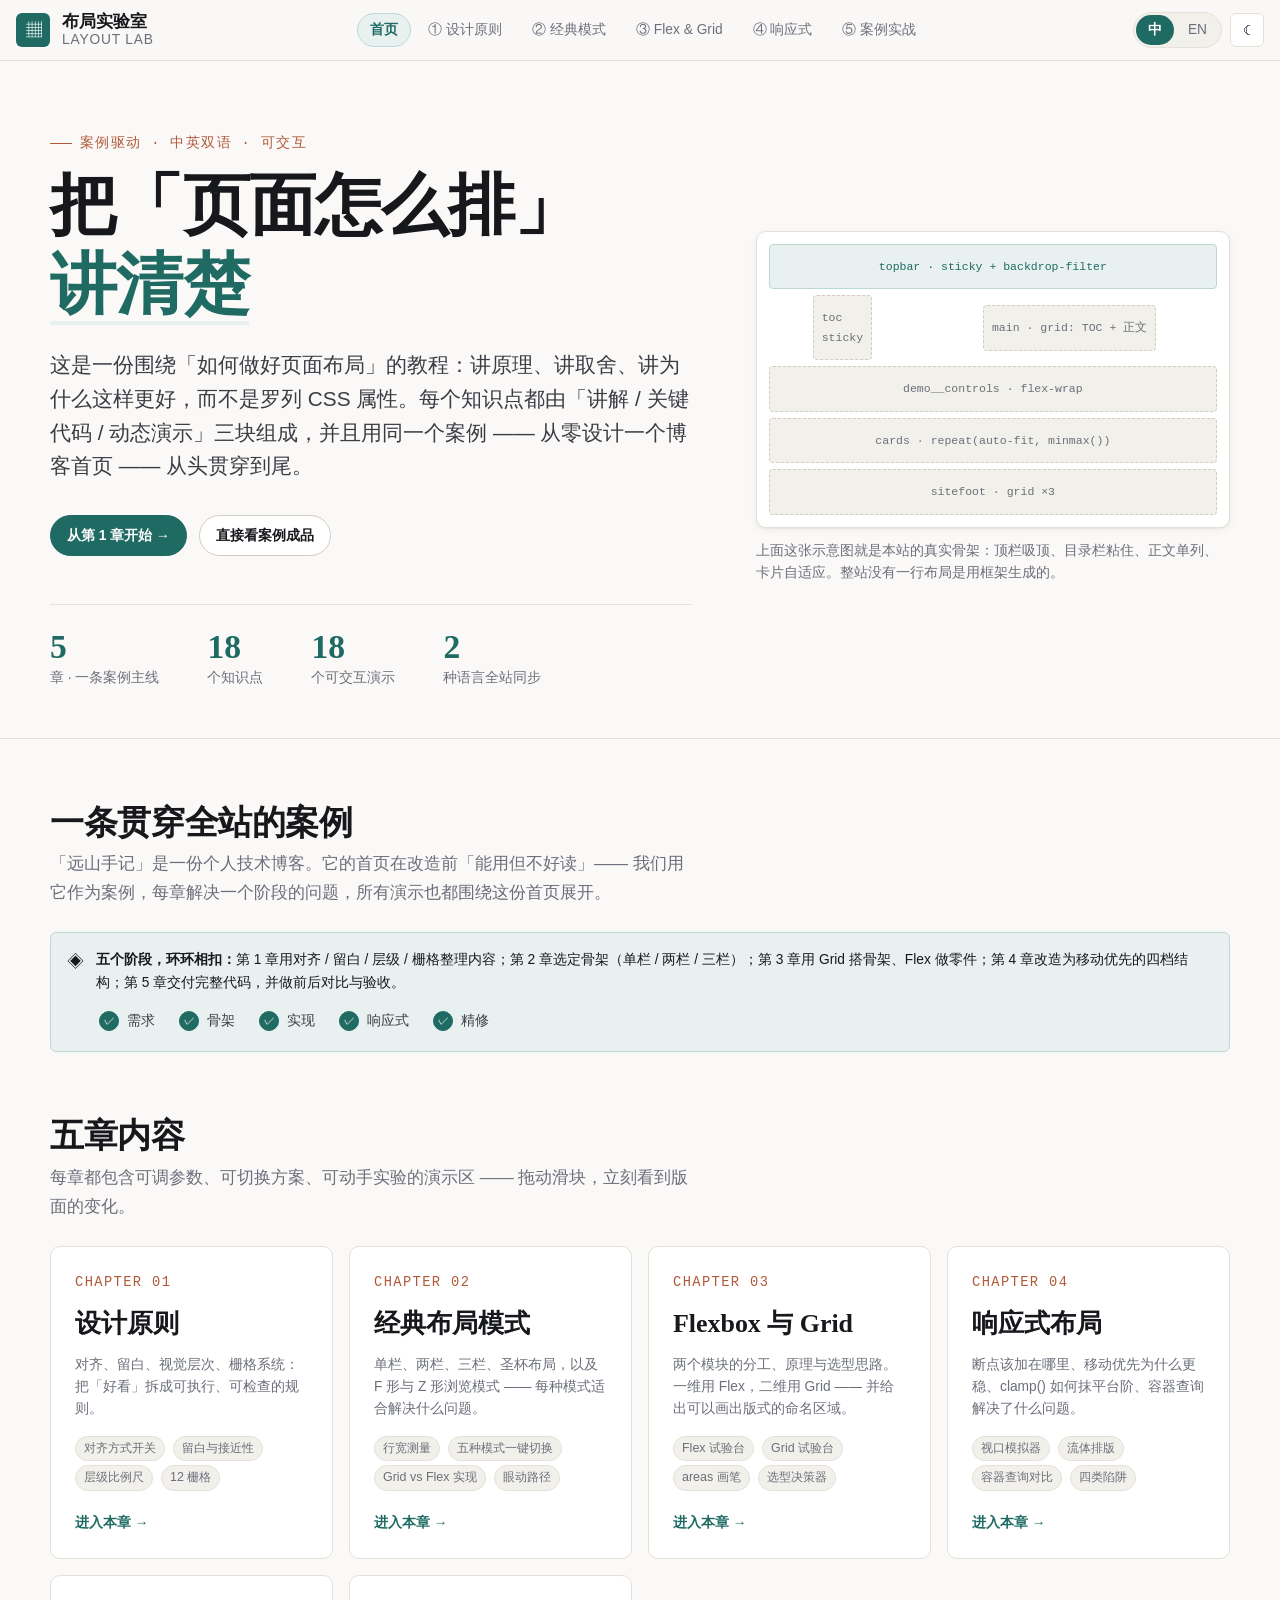
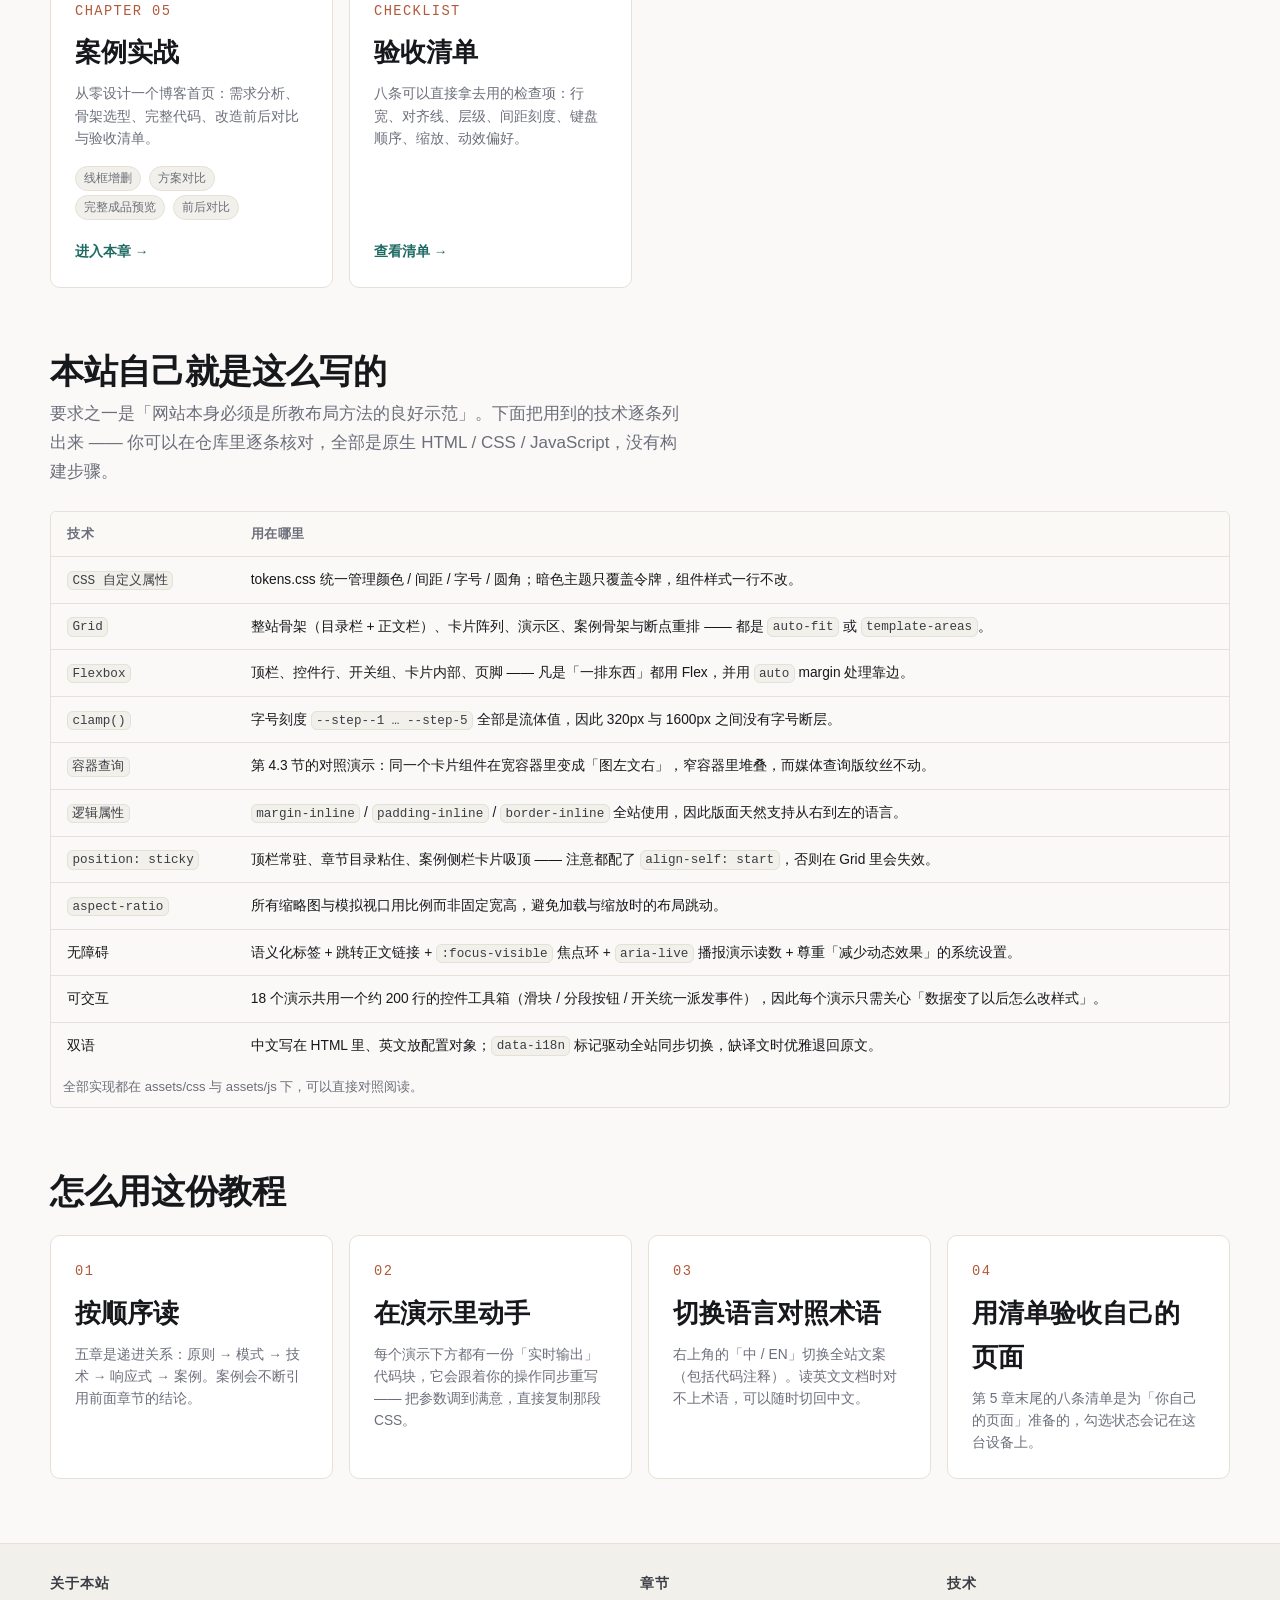
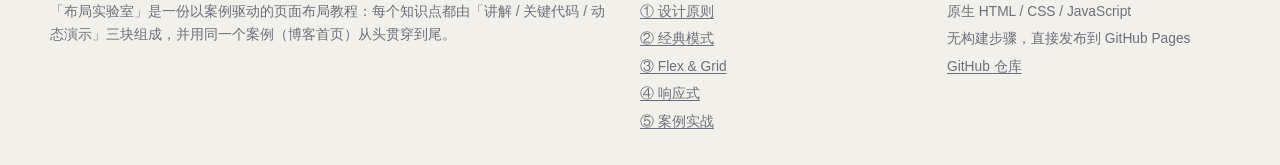
==== commit 8f8ce33d: "完成双语文案（907 词条）+ 修复控件标签与演示读数中的未翻译文案 - EN 配置表 907 条，tools/check-i18n.mjs 校验：无漏译、无冗余 - 补齐第 3 章控件标签、首页表格" ====
--- a/index.html
+++ b/index.html
@@ -19,7 +19,7 @@
       <span class="brand__mark" aria-hidden="true">▦</span>
       <span class="brand__text">
         <span class="brand__name" data-i18n="site.brand">布局实验室</span>
-        <span class="brand__sub">Layout Lab</span>
+        <span class="brand__sub" data-i18n="site.brandSub">Layout Lab</span>
       </span>
     </a>
     <nav class="topnav" aria-label="章节导航" data-i18n-attr="aria-label:nav.label">
@@ -50,7 +50,7 @@
     <div class="wrap hero__grid">
       <div>
         <p class="eyebrow" data-i18n="index.eyebrow">案例驱动 · 中英双语 · 可交互</p>
-        <h1 class="hero__title" data-i18n-html="index.h1">把「页面怎么排」<em>讲清楚</em></h1>
+        <h1 class="hero__title" data-i18n-html="index.h1">把「页面怎么排」<br><em>讲清楚</em></h1>
         <p class="hero__lead" data-i18n="index.lead">这是一份围绕「如何做好页面布局」的教程：讲原理、讲取舍、讲为什么这样更好，而不是罗列 CSS 属性。每个知识点都由「讲解 / 关键代码 / 动态演示」三块组成，并且用同一个案例 —— 从零设计一个博客首页 —— 从头贯穿到尾。</p>
         <div class="hero__cta">
           <a class="btn btn--primary" href="chapters/principles.html" data-i18n="index.cta1">从第 1 章开始 →</a>
@@ -81,7 +81,7 @@
           <div class="bp-accent">topbar · sticky + backdrop-filter</div>
           <div class="bp-row">
             <div>toc<br>sticky</div>
-            <div>main · grid: TOC + 正文</div>
+            <div data-i18n="index.bp2">main · grid: TOC + 正文</div>
           </div>
           <div>demo__controls · flex-wrap</div>
           <div>cards · repeat(auto-fit, minmax())</div>
@@ -222,7 +222,7 @@
           </thead>
           <tbody>
             <tr>
-              <td><code>CSS 自定义属性</code></td>
+              <td data-i18n-html="index.how1k"><code>CSS 自定义属性</code></td>
               <td data-i18n="index.how1">tokens.css 统一管理颜色 / 间距 / 字号 / 圆角；暗色主题只覆盖令牌，组件样式一行不改。</td>
             </tr>
             <tr>
@@ -238,11 +238,11 @@
               <td data-i18n="index.how4">字号刻度 <code>--step--1 … --step-5</code> 全部是流体值，因此 320px 与 1600px 之间没有字号断层。</td>
             </tr>
             <tr>
-              <td><code>容器查询</code></td>
+              <td data-i18n-html="index.how5k"><code>容器查询</code></td>
               <td data-i18n="index.how5">第 4.3 节的对照演示：同一个卡片组件在宽容器里变成「图左文右」，窄容器里堆叠，而媒体查询版纹丝不动。</td>
             </tr>
             <tr>
-              <td><code>逻辑属性</code></td>
+              <td data-i18n-html="index.how6k"><code>逻辑属性</code></td>
               <td data-i18n="index.how6"><code>margin-inline</code> / <code>padding-inline</code> / <code>border-inline</code> 全站使用，因此版面天然支持从右到左的语言。</td>
             </tr>
             <tr>
